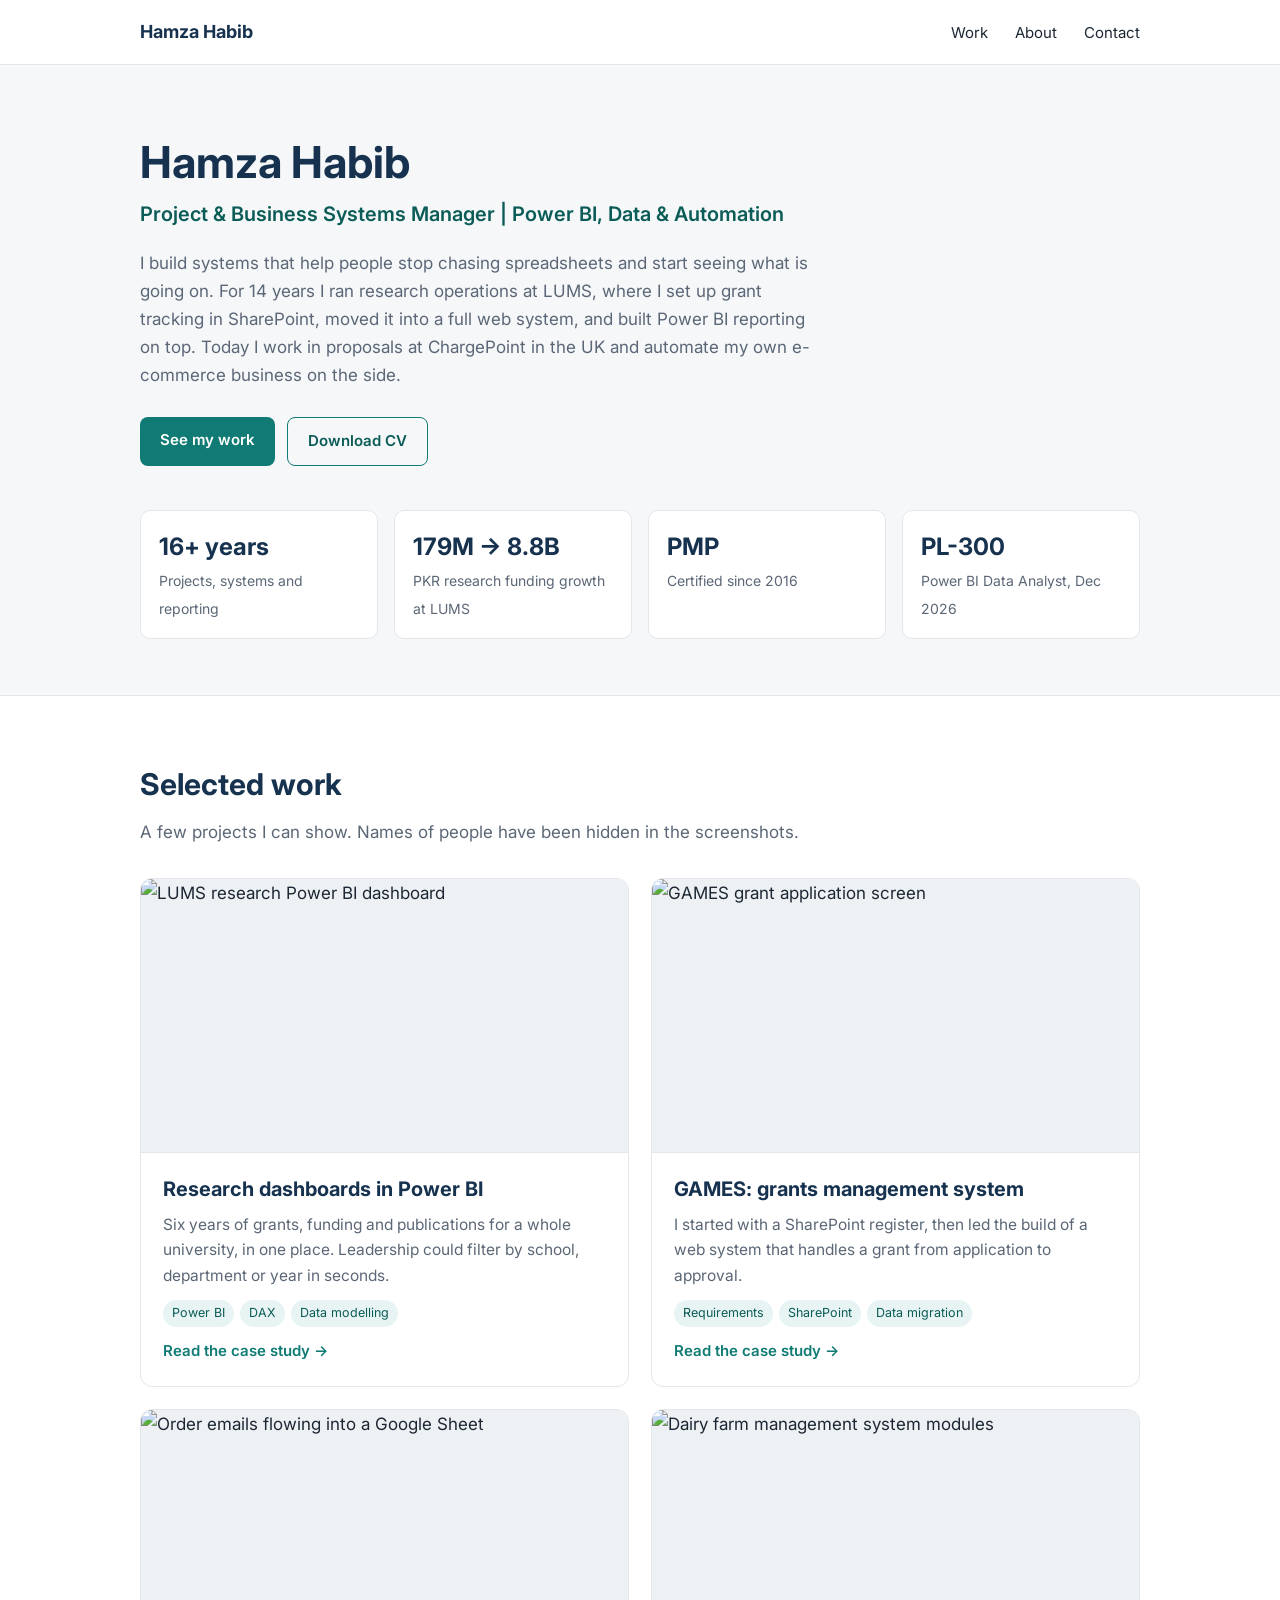
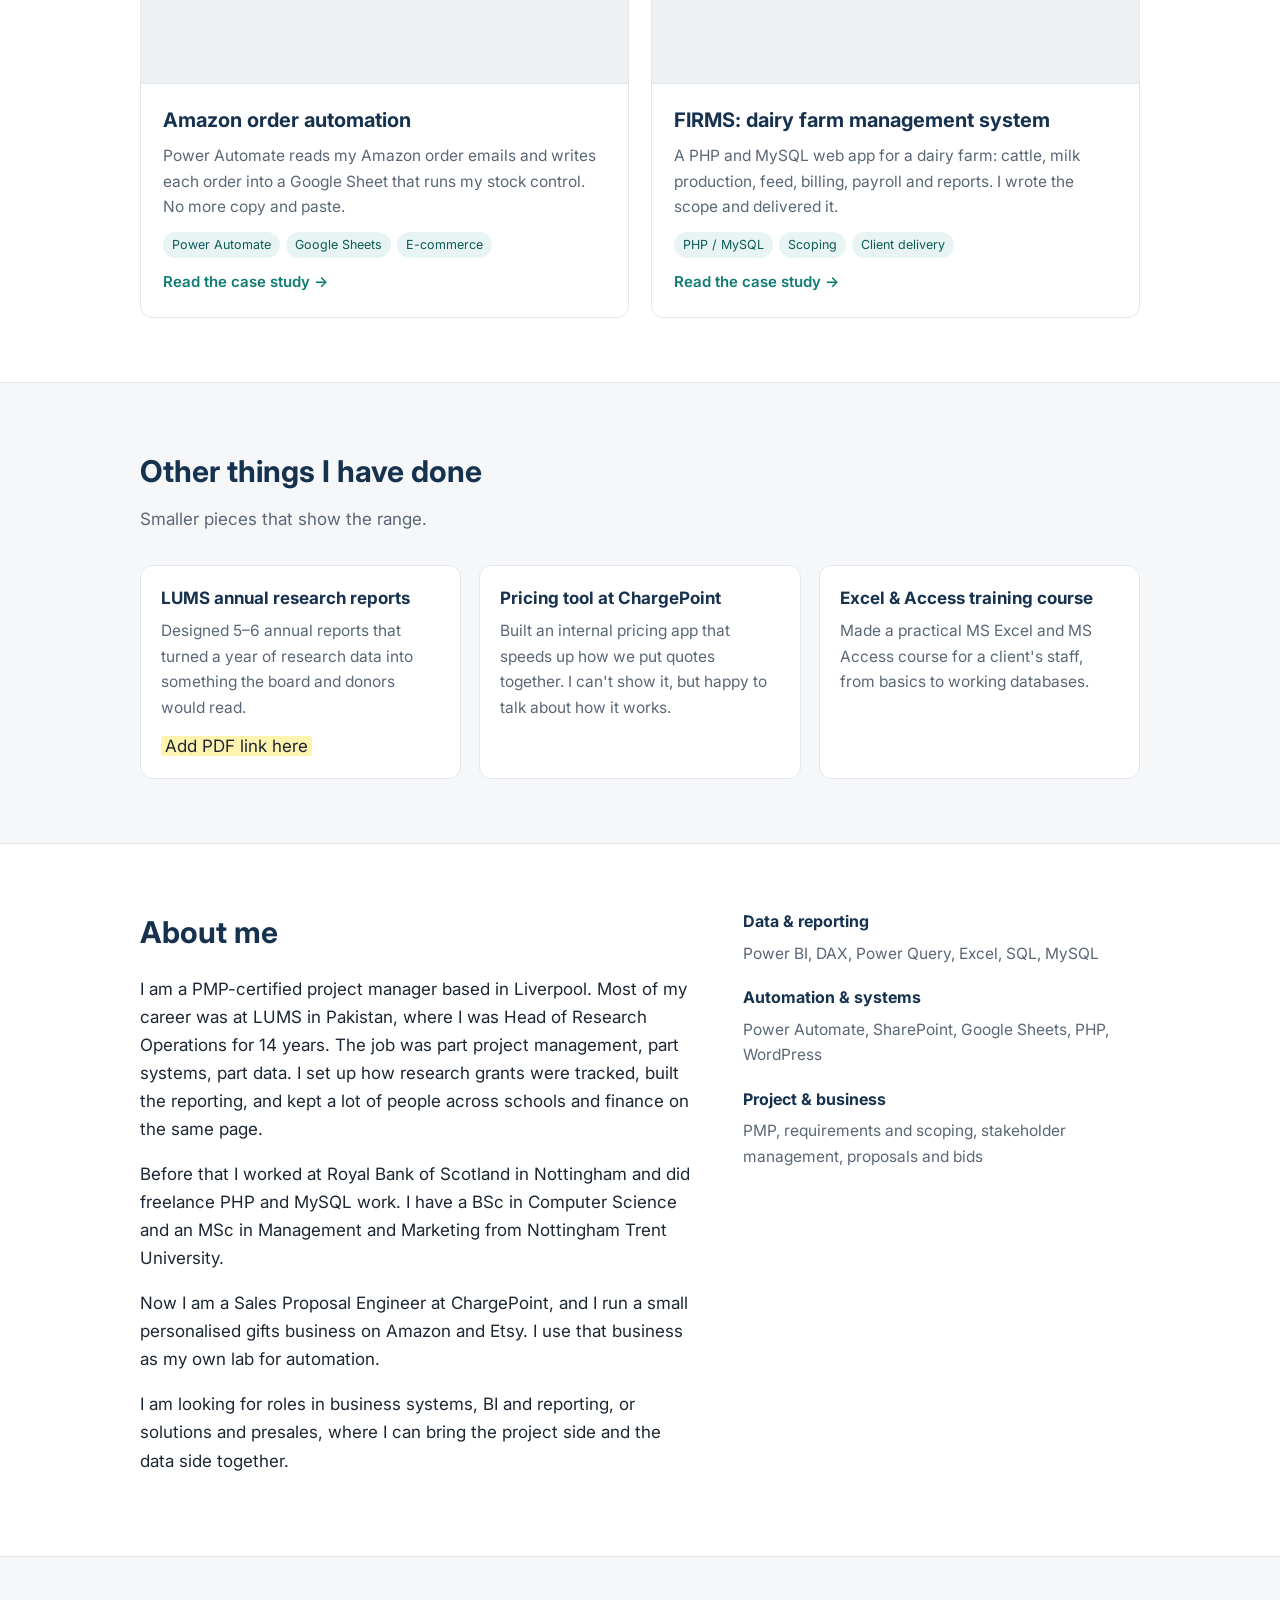
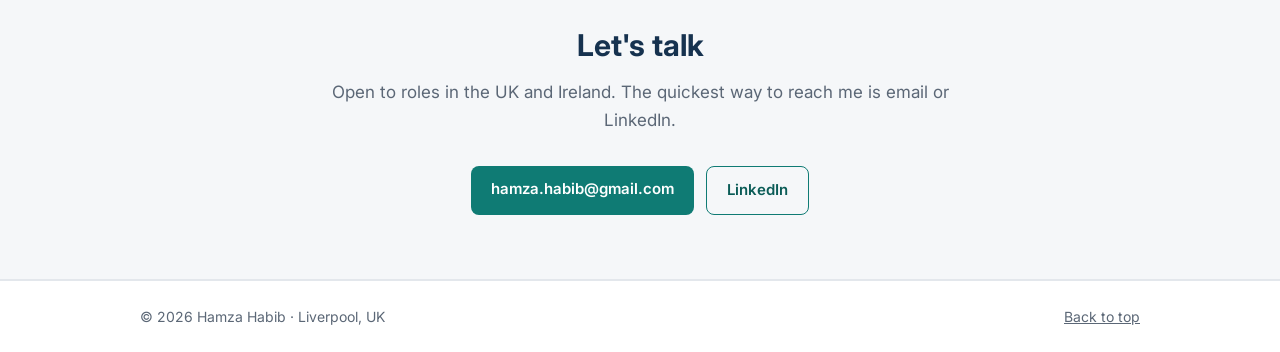
==== index.html @ 069a05da "Add files via upload" ====
<!doctype html>
<html lang="en">
<head>
<meta charset="utf-8">
<meta name="viewport" content="width=device-width, initial-scale=1">
<title>Hamza Habib | Project & Business Systems Manager</title>
<meta name="description" content="Hamza Habib, Liverpool. Project and business systems manager working with Power BI, data and automation. Case studies and past work.">
<link rel="preconnect" href="https://fonts.googleapis.com">
<link href="https://fonts.googleapis.com/css2?family=Inter:wght@400;600;700&display=swap" rel="stylesheet">
<link rel="stylesheet" href="style.css">
</head>
<body>

<header class="top">
  <div class="wrap">
    <a class="logo" href="index.html">Hamza Habib</a>
    <nav>
      <a href="#work">Work</a>
      <a href="#about" class="hide-sm">About</a>
      <a href="#contact">Contact</a>
    </nav>
  </div>
</header>

<div class="hero">
  <div class="wrap">
    <h1>Hamza Habib</h1>
    <p class="role">Project & Business Systems Manager | Power BI, Data & Automation</p>
    <p class="intro">I build systems that help people stop chasing spreadsheets and start seeing what is going on. For 14 years I ran research operations at LUMS, where I set up grant tracking in SharePoint, moved it into a full web system, and built Power BI reporting on top. Today I work in proposals at ChargePoint in the UK and automate my own e-commerce business on the side.</p>
    <div class="btns">
      <a class="btn" href="#work">See my work</a>
      <a class="btn ghost" href="Hamza_Habib_CV.pdf">Download CV</a>
    </div>

    <div class="stats">
      <div class="stat"><b>16+ years</b><span>Projects, systems and reporting</span></div>
      <div class="stat"><b>179M → 8.8B</b><span>PKR research funding growth at LUMS</span></div>
      <div class="stat"><b>PMP</b><span>Certified since 2016</span></div>
      <div class="stat"><b>PL-300</b><span>Power BI Data Analyst, Dec 2026</span></div>
    </div>
  </div>
</div>

<section id="work">
  <div class="wrap">
    <h2>Selected work</h2>
    <p class="lead">A few projects I can show. Names of people have been hidden in the screenshots.</p>

    <div class="cards">
      <a class="card" href="power-bi-dashboards.html">
        <div class="thumb"><img src="images/lums-research-dashboard.png" alt="LUMS research Power BI dashboard"></div>
        <div class="body">
          <h3>Research dashboards in Power BI</h3>
          <p>Six years of grants, funding and publications for a whole university, in one place. Leadership could filter by school, department or year in seconds.</p>
          <div class="tags"><span class="tag">Power BI</span><span class="tag">DAX</span><span class="tag">Data modelling</span></div>
          <span class="more">Read the case study →</span>
        </div>
      </a>

      <a class="card" href="games-grants-system.html">
        <div class="thumb"><img src="images/games-apply-for-grant.png" alt="GAMES grant application screen"></div>
        <div class="body">
          <h3>GAMES: grants management system</h3>
          <p>I started with a SharePoint register, then led the build of a web system that handles a grant from application to approval.</p>
          <div class="tags"><span class="tag">Requirements</span><span class="tag">SharePoint</span><span class="tag">Data migration</span></div>
          <span class="more">Read the case study →</span>
        </div>
      </a>

      <a class="card" href="amazon-order-automation.html">
        <div class="thumb"><img src="images/amazon-automation-placeholder.svg" alt="Order emails flowing into a Google Sheet"></div>
        <div class="body">
          <h3>Amazon order automation</h3>
          <p>Power Automate reads my Amazon order emails and writes each order into a Google Sheet that runs my stock control. No more copy and paste.</p>
          <div class="tags"><span class="tag">Power Automate</span><span class="tag">Google Sheets</span><span class="tag">E-commerce</span></div>
          <span class="more">Read the case study →</span>
        </div>
      </a>

      <a class="card" href="firms-dairy-farm-system.html">
        <div class="thumb"><img src="images/firms-placeholder.svg" alt="Dairy farm management system modules"></div>
        <div class="body">
          <h3>FIRMS: dairy farm management system</h3>
          <p>A PHP and MySQL web app for a dairy farm: cattle, milk production, feed, billing, payroll and reports. I wrote the scope and delivered it.</p>
          <div class="tags"><span class="tag">PHP / MySQL</span><span class="tag">Scoping</span><span class="tag">Client delivery</span></div>
          <span class="more">Read the case study →</span>
        </div>
      </a>
    </div>
  </div>
</section>

<section class="alt">
  <div class="wrap">
    <h2>Other things I have done</h2>
    <p class="lead">Smaller pieces that show the range.</p>
    <div class="small-cards">
      <div class="card"><div class="body">
        <h3>LUMS annual research reports</h3>
        <p>Designed 5–6 annual reports that turned a year of research data into something the board and donors would read.</p>
        <span class="todo">Add PDF link here</span>
      </div></div>
      <div class="card"><div class="body">
        <h3>Pricing tool at ChargePoint</h3>
        <p>Built an internal pricing app that speeds up how we put quotes together. I can't show it, but happy to talk about how it works.</p>
      </div></div>
      <div class="card"><div class="body">
        <h3>Excel & Access training course</h3>
        <p>Made a practical MS Excel and MS Access course for a client's staff, from basics to working databases.</p>
      </div></div>
    </div>
  </div>
</section>

<section id="about">
  <div class="wrap about-grid">
    <div>
      <h2>About me</h2>
      <p>I am a PMP-certified project manager based in Liverpool. Most of my career was at LUMS in Pakistan, where I was Head of Research Operations for 14 years. The job was part project management, part systems, part data. I set up how research grants were tracked, built the reporting, and kept a lot of people across schools and finance on the same page.</p>
      <p>Before that I worked at Royal Bank of Scotland in Nottingham and did freelance PHP and MySQL work. I have a BSc in Computer Science and an MSc in Management and Marketing from Nottingham Trent University.</p>
      <p>Now I am a Sales Proposal Engineer at ChargePoint, and I run a small personalised gifts business on Amazon and Etsy. I use that business as my own lab for automation.</p>
      <p>I am looking for roles in business systems, BI and reporting, or solutions and presales, where I can bring the project side and the data side together.</p>
    </div>
    <div class="skills">
      <h3>Data & reporting</h3>
      <p>Power BI, DAX, Power Query, Excel, SQL, MySQL</p>
      <h3>Automation & systems</h3>
      <p>Power Automate, SharePoint, Google Sheets, PHP, WordPress</p>
      <h3>Project & business</h3>
      <p>PMP, requirements and scoping, stakeholder management, proposals and bids</p>
    </div>
  </div>
</section>

<section id="contact" class="alt contact">
  <div class="wrap">
    <h2>Let's talk</h2>
    <p class="lead" style="margin-left:auto;margin-right:auto">Open to roles in the UK and Ireland. The quickest way to reach me is email or LinkedIn.</p>
    <div class="btns">
      <a class="btn" href="mailto:hamza.habib@gmail.com">hamza.habib@gmail.com</a>
      <a class="btn ghost" href="https://www.linkedin.com/in/YOUR-PROFILE">LinkedIn</a>
    </div>
  </div>
</section>

<footer>
  <div class="wrap">
    <span>© 2026 Hamza Habib · Liverpool, UK</span>
    <a href="#work">Back to top</a>
  </div>
</footer>

</body>
</html>
---- style.css ----
:root {
  --ink: #1d2733;
  --muted: #5b6776;
  --line: #e3e7ec;
  --bg: #ffffff;
  --soft: #f5f7f9;
  --accent: #0f7b74;
  --accent-dark: #0b5c57;
  --navy: #16324f;
  --todo: #fff3b0;
}

* { box-sizing: border-box; }

body {
  margin: 0;
  font-family: "Inter", system-ui, -apple-system, "Segoe UI", Roboto, sans-serif;
  color: var(--ink);
  background: var(--bg);
  line-height: 1.65;
  font-size: 17px;
}

img { max-width: 100%; display: block; }
a { color: var(--accent); }
a:hover { color: var(--accent-dark); }

.wrap { max-width: 1040px; margin: 0 auto; padding: 0 20px; }

/* Header */
header.top {
  border-bottom: 1px solid var(--line);
  background: #fff;
  position: sticky; top: 0; z-index: 10;
}
header.top .wrap {
  display: flex; align-items: center; justify-content: space-between;
  height: 64px; gap: 16px;
}
.logo { font-weight: 700; color: var(--navy); text-decoration: none; font-size: 18px; }
nav a {
  color: var(--ink); text-decoration: none; margin-left: 22px; font-size: 15px;
}
nav a:hover { color: var(--accent); }

/* Hero */
.hero { padding: 72px 0 56px; background: var(--soft); border-bottom: 1px solid var(--line); }
.hero h1 { font-size: 44px; line-height: 1.15; margin: 0 0 10px; color: var(--navy); }
.hero .role { font-size: 20px; color: var(--accent-dark); font-weight: 600; margin: 0 0 18px; }
.hero p.intro { max-width: 680px; color: var(--muted); margin: 0 0 28px; }
.btns { display: flex; gap: 12px; flex-wrap: wrap; }
.btn {
  display: inline-block; padding: 11px 20px; border-radius: 8px;
  background: var(--accent); color: #fff; text-decoration: none; font-weight: 600; font-size: 15px;
}
.btn:hover { background: var(--accent-dark); color: #fff; }
.btn.ghost { background: transparent; color: var(--accent-dark); border: 1.5px solid var(--accent); }
.btn.ghost:hover { background: #e8f4f3; }

.stats {
  display: grid; grid-template-columns: repeat(4, 1fr); gap: 16px; margin-top: 44px;
}
.stat { background: #fff; border: 1px solid var(--line); border-radius: 10px; padding: 16px 18px; }
.stat b { display: block; font-size: 24px; color: var(--navy); }
.stat span { font-size: 14px; color: var(--muted); }

/* Sections */
section { padding: 64px 0; }
section.alt { background: var(--soft); border-top: 1px solid var(--line); border-bottom: 1px solid var(--line); }
h2 { font-size: 30px; margin: 0 0 8px; color: var(--navy); }
.lead { color: var(--muted); margin: 0 0 32px; max-width: 680px; }

/* Cards */
.cards { display: grid; grid-template-columns: repeat(2, 1fr); gap: 22px; }
.card {
  border: 1px solid var(--line); border-radius: 12px; overflow: hidden; background: #fff;
  display: flex; flex-direction: column; text-decoration: none; color: var(--ink);
  transition: box-shadow .15s, transform .15s;
}
a.card:hover { box-shadow: 0 8px 24px rgba(22,50,79,.10); transform: translateY(-2px); color: var(--ink); }
.card .thumb { aspect-ratio: 16/9; background: #eef1f4; overflow: hidden; border-bottom: 1px solid var(--line); }
.card .thumb img { width: 100%; height: 100%; object-fit: cover; object-position: top left; }
.card .body { padding: 20px 22px 22px; }
.card h3 { margin: 0 0 6px; font-size: 20px; color: var(--navy); }
.card p { margin: 0 0 12px; color: var(--muted); font-size: 15.5px; }
.tags { display: flex; flex-wrap: wrap; gap: 6px; }
.tag { font-size: 12.5px; background: #e8f4f3; color: var(--accent-dark); padding: 3px 9px; border-radius: 20px; }
.more { font-weight: 600; font-size: 15px; color: var(--accent); margin-top: 12px; display: inline-block; }

.small-cards { display: grid; grid-template-columns: repeat(3, 1fr); gap: 18px; }
.small-cards .card .body { padding: 18px 20px; }
.small-cards h3 { font-size: 17px; }

/* About */
.about-grid { display: grid; grid-template-columns: 1.4fr 1fr; gap: 48px; }
.about-grid ul { padding-left: 18px; margin: 0; }
.about-grid li { margin-bottom: 6px; }
.skills h3 { font-size: 16px; margin: 0 0 6px; color: var(--navy); }
.skills p { margin: 0 0 18px; color: var(--muted); font-size: 15.5px; }

/* Case study pages */
.case-head { padding: 56px 0 36px; background: var(--soft); border-bottom: 1px solid var(--line); }
.case-head .back { font-size: 14px; text-decoration: none; }
.case-head h1 { font-size: 36px; margin: 10px 0 8px; color: var(--navy); line-height: 1.2; }
.case-head p { color: var(--muted); max-width: 700px; margin: 0 0 16px; }
.facts { display: flex; flex-wrap: wrap; gap: 10px 28px; font-size: 14.5px; color: var(--muted); margin-top: 18px; }
.facts b { color: var(--ink); }

.case { padding: 48px 0 72px; }
.case .text { max-width: 720px; }
.case h2 { font-size: 23px; margin: 40px 0 10px; }
.case h2:first-child { margin-top: 0; }
.case ul { padding-left: 20px; }
.case li { margin-bottom: 6px; }
figure { margin: 28px 0; }
figure img { border: 1px solid var(--line); border-radius: 10px; }
figcaption { font-size: 14px; color: var(--muted); margin-top: 8px; }

.numbers { display: grid; grid-template-columns: repeat(4, 1fr); gap: 14px; margin: 18px 0 8px; }
.numbers div { border: 1px solid var(--line); border-radius: 10px; padding: 14px 16px; }
.numbers b { display: block; font-size: 22px; color: var(--navy); }
.numbers span { font-size: 13.5px; color: var(--muted); }

.note { background: var(--soft); border-left: 3px solid var(--accent); padding: 12px 16px; font-size: 15px; color: var(--muted); border-radius: 0 8px 8px 0; }

/* Things Hamza still needs to fill in. Remove the class once done. */
.todo { background: var(--todo); padding: 0 4px; border-radius: 3px; }

/* Contact + footer */
.contact { text-align: center; }
.contact .btns { justify-content: center; }
footer { border-top: 1px solid var(--line); padding: 24px 0; font-size: 14px; color: var(--muted); }
footer .wrap { display: flex; justify-content: space-between; flex-wrap: wrap; gap: 8px; }
footer a { color: var(--muted); }

@media (max-width: 820px) {
  body { font-size: 16px; }
  .hero { padding: 48px 0 40px; }
  .hero h1 { font-size: 34px; }
  .stats, .numbers { grid-template-columns: repeat(2, 1fr); }
  .cards, .small-cards, .about-grid { grid-template-columns: 1fr; }
  .about-grid { gap: 24px; }
  nav a { margin-left: 14px; font-size: 14px; }
  nav a.hide-sm { display: none; }
  .case-head h1 { font-size: 28px; }
  section { padding: 48px 0; }
}
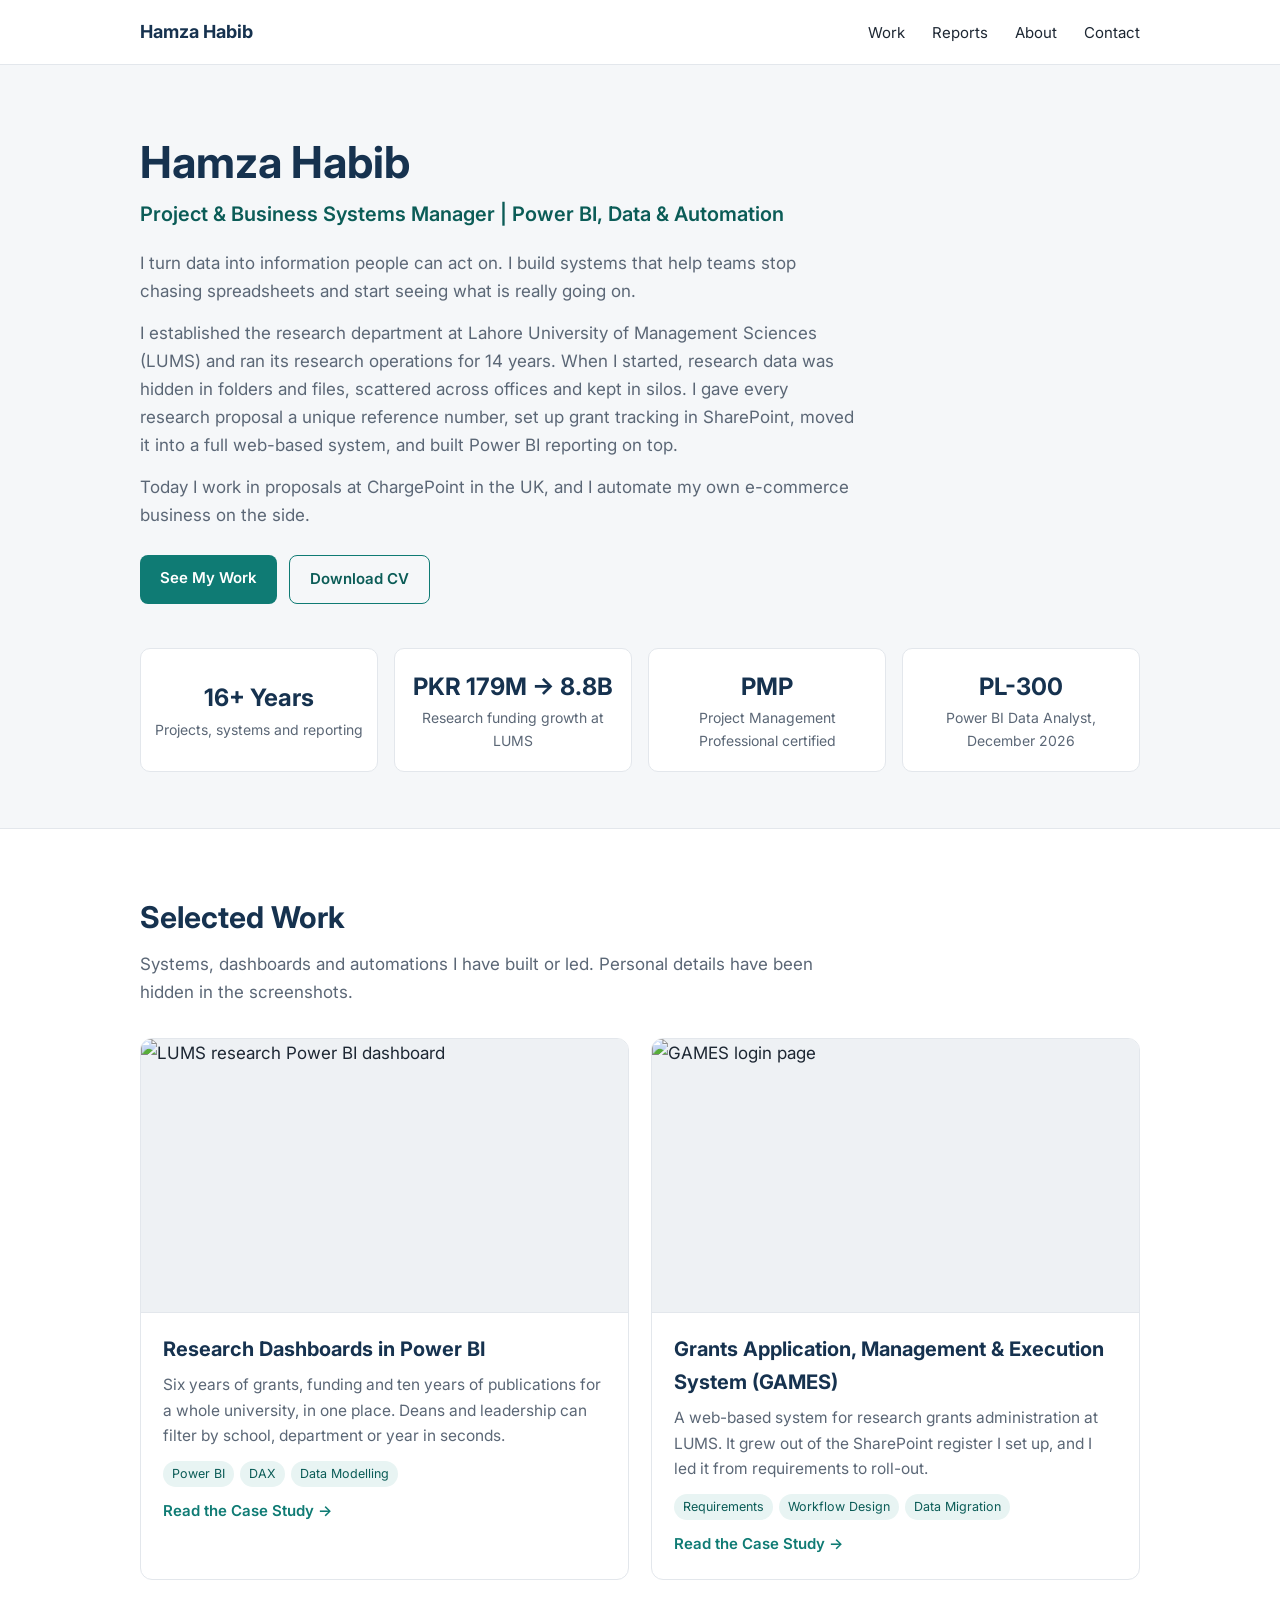
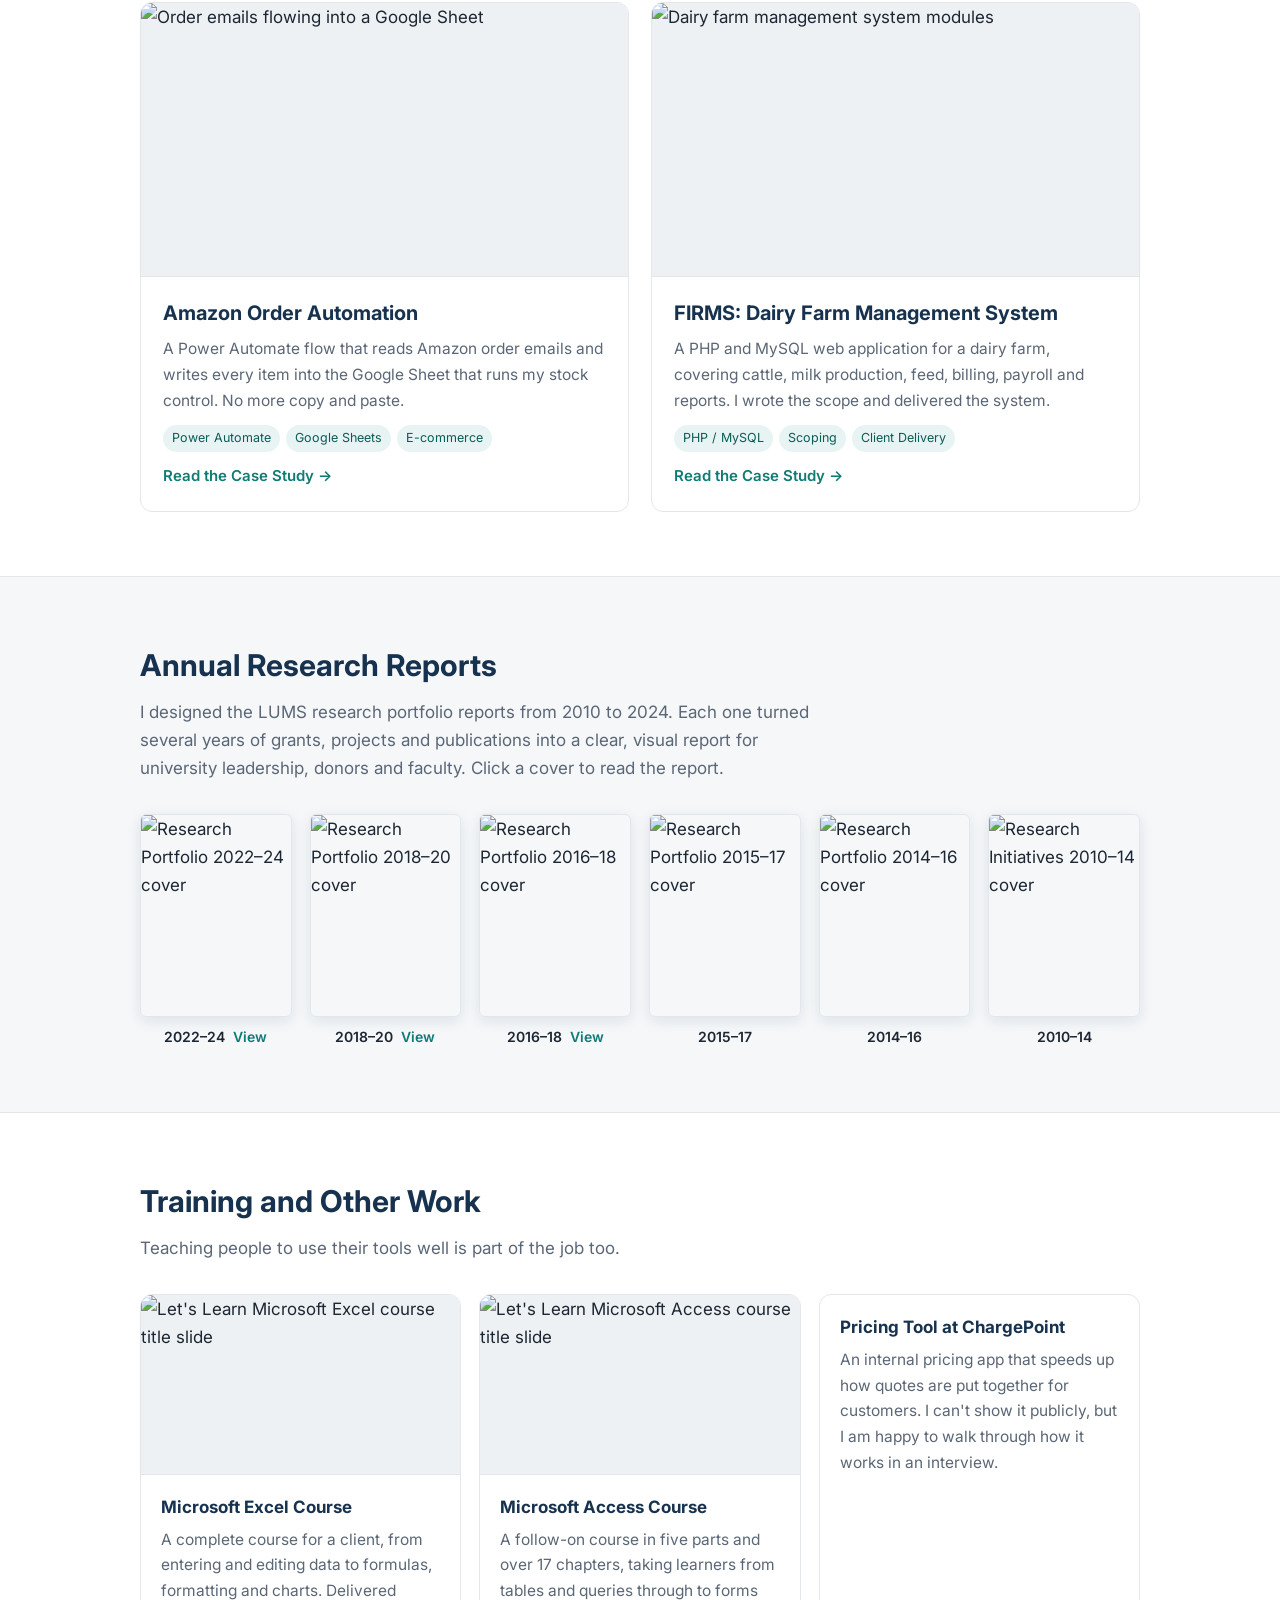
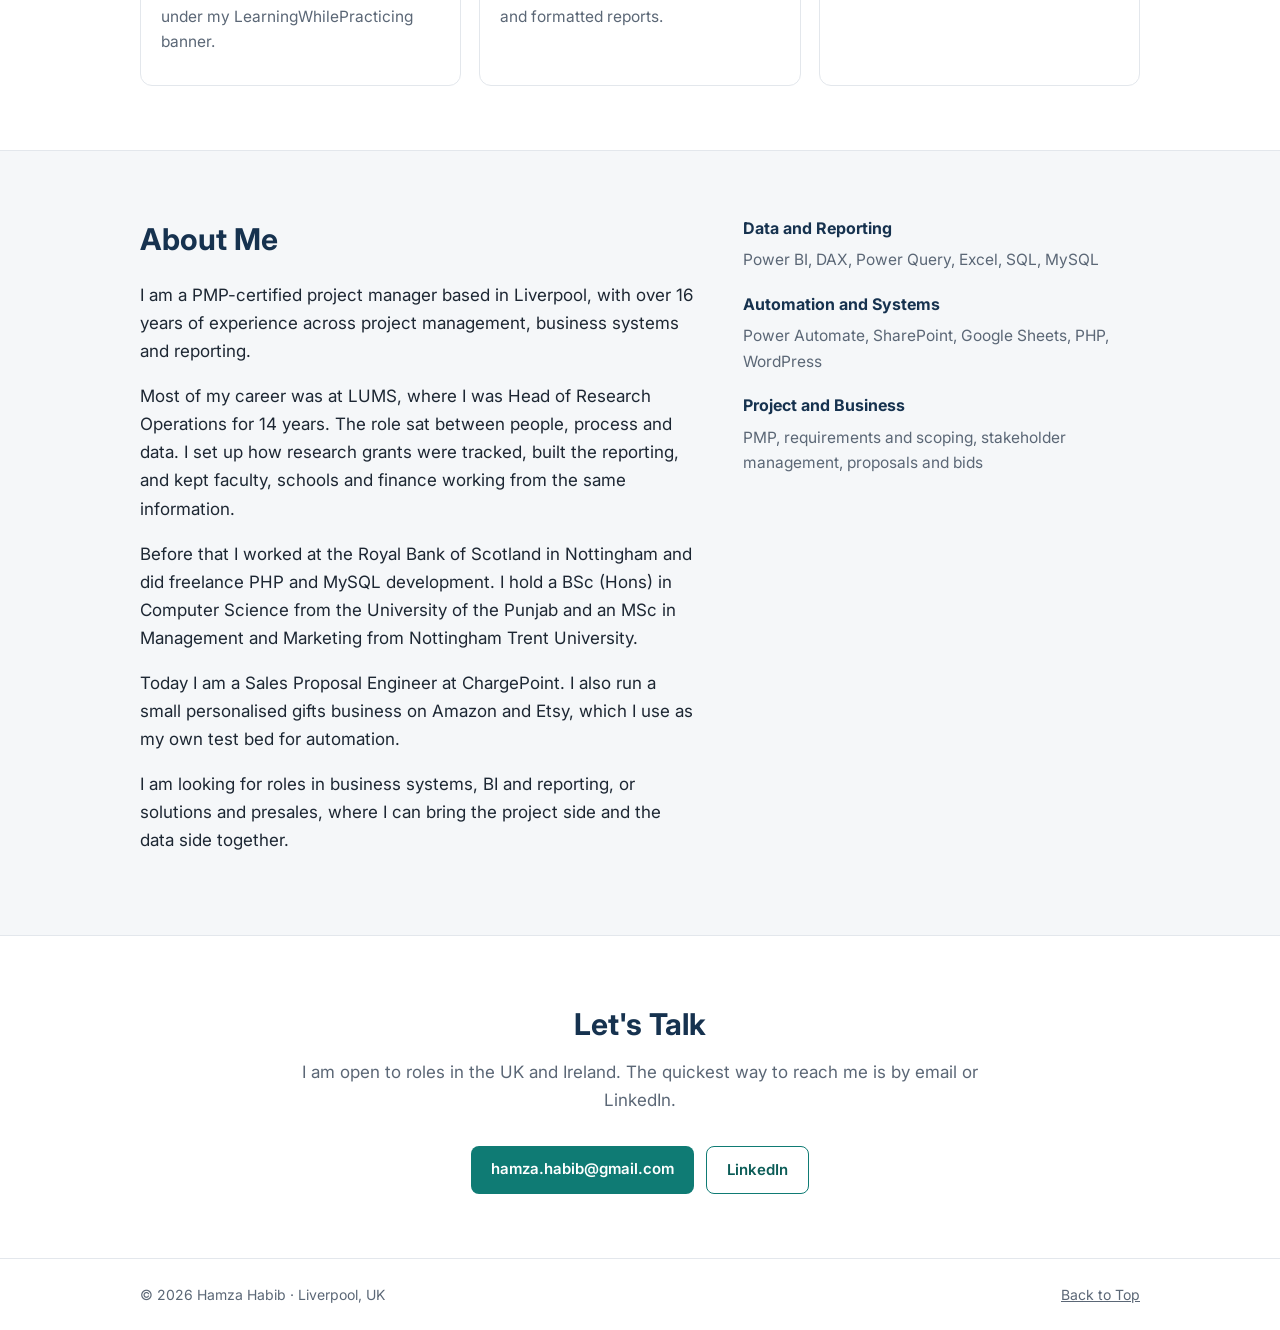
==== commit c3833e2b: "Add files via upload" ====
--- a/index.html
+++ b/index.html
@@ -16,6 +16,7 @@
     <a class="logo" href="index.html">Hamza Habib</a>
     <nav>
       <a href="#work">Work</a>
+      <a href="#reports" class="hide-sm">Reports</a>
       <a href="#about" class="hide-sm">About</a>
       <a href="#contact">Contact</a>
     </nav>
@@ -26,116 +27,141 @@
   <div class="wrap">
     <h1>Hamza Habib</h1>
     <p class="role">Project & Business Systems Manager | Power BI, Data & Automation</p>
-    <p class="intro">I build systems that help people stop chasing spreadsheets and start seeing what is going on. For 14 years I ran research operations at LUMS, where I set up grant tracking in SharePoint, moved it into a full web system, and built Power BI reporting on top. Today I work in proposals at ChargePoint in the UK and automate my own e-commerce business on the side.</p>
+    <p class="intro">I turn data into information people can act on. I build systems that help teams stop chasing spreadsheets and start seeing what is really going on.</p>
+    <p class="intro">I established the research department at Lahore University of Management Sciences (LUMS) and ran its research operations for 14 years. When I started, research data was hidden in folders and files, scattered across offices and kept in silos. I gave every research proposal a unique reference number, set up grant tracking in SharePoint, moved it into a full web-based system, and built Power BI reporting on top.</p>
+    <p class="intro">Today I work in proposals at ChargePoint in the UK, and I automate my own e-commerce business on the side.</p>
     <div class="btns">
-      <a class="btn" href="#work">See my work</a>
+      <a class="btn" href="#work">See My Work</a>
       <a class="btn ghost" href="Hamza_Habib_CV.pdf">Download CV</a>
     </div>
 
     <div class="stats">
-      <div class="stat"><b>16+ years</b><span>Projects, systems and reporting</span></div>
-      <div class="stat"><b>179M → 8.8B</b><span>PKR research funding growth at LUMS</span></div>
-      <div class="stat"><b>PMP</b><span>Certified since 2016</span></div>
-      <div class="stat"><b>PL-300</b><span>Power BI Data Analyst, Dec 2026</span></div>
+      <div class="stat"><b>16+ Years</b><span>Projects, systems and reporting</span></div>
+      <div class="stat"><b>PKR 179M → 8.8B</b><span>Research funding growth at LUMS</span></div>
+      <div class="stat"><b>PMP</b><span>Project Management Professional certified</span></div>
+      <div class="stat"><b>PL-300</b><span>Power BI Data Analyst, December 2026</span></div>
     </div>
   </div>
 </div>
 
 <section id="work">
   <div class="wrap">
-    <h2>Selected work</h2>
-    <p class="lead">A few projects I can show. Names of people have been hidden in the screenshots.</p>
+    <h2>Selected Work</h2>
+    <p class="lead">Systems, dashboards and automations I have built or led. Personal details have been hidden in the screenshots.</p>
 
     <div class="cards">
       <a class="card" href="power-bi-dashboards.html">
         <div class="thumb"><img src="images/lums-research-dashboard.png" alt="LUMS research Power BI dashboard"></div>
         <div class="body">
-          <h3>Research dashboards in Power BI</h3>
-          <p>Six years of grants, funding and publications for a whole university, in one place. Leadership could filter by school, department or year in seconds.</p>
-          <div class="tags"><span class="tag">Power BI</span><span class="tag">DAX</span><span class="tag">Data modelling</span></div>
-          <span class="more">Read the case study →</span>
+          <h3>Research Dashboards in Power BI</h3>
+          <p>Six years of grants, funding and ten years of publications for a whole university, in one place. Deans and leadership can filter by school, department or year in seconds.</p>
+          <div class="tags"><span class="tag">Power BI</span><span class="tag">DAX</span><span class="tag">Data Modelling</span></div>
+          <span class="more">Read the Case Study →</span>
         </div>
       </a>
 
       <a class="card" href="games-grants-system.html">
-        <div class="thumb"><img src="images/games-apply-for-grant.png" alt="GAMES grant application screen"></div>
+        <div class="thumb"><img src="images/games-login.png" alt="GAMES login page"></div>
         <div class="body">
-          <h3>GAMES: grants management system</h3>
-          <p>I started with a SharePoint register, then led the build of a web system that handles a grant from application to approval.</p>
-          <div class="tags"><span class="tag">Requirements</span><span class="tag">SharePoint</span><span class="tag">Data migration</span></div>
-          <span class="more">Read the case study →</span>
+          <h3>Grants Application, Management & Execution System (GAMES)</h3>
+          <p>A web-based system for research grants administration at LUMS. It grew out of the SharePoint register I set up, and I led it from requirements to roll-out.</p>
+          <div class="tags"><span class="tag">Requirements</span><span class="tag">Workflow Design</span><span class="tag">Data Migration</span></div>
+          <span class="more">Read the Case Study →</span>
         </div>
       </a>
 
       <a class="card" href="amazon-order-automation.html">
         <div class="thumb"><img src="images/amazon-automation-placeholder.svg" alt="Order emails flowing into a Google Sheet"></div>
         <div class="body">
-          <h3>Amazon order automation</h3>
-          <p>Power Automate reads my Amazon order emails and writes each order into a Google Sheet that runs my stock control. No more copy and paste.</p>
+          <h3>Amazon Order Automation</h3>
+          <p>A Power Automate flow that reads Amazon order emails and writes every item into the Google Sheet that runs my stock control. No more copy and paste.</p>
           <div class="tags"><span class="tag">Power Automate</span><span class="tag">Google Sheets</span><span class="tag">E-commerce</span></div>
-          <span class="more">Read the case study →</span>
+          <span class="more">Read the Case Study →</span>
         </div>
       </a>
 
       <a class="card" href="firms-dairy-farm-system.html">
         <div class="thumb"><img src="images/firms-placeholder.svg" alt="Dairy farm management system modules"></div>
         <div class="body">
-          <h3>FIRMS: dairy farm management system</h3>
-          <p>A PHP and MySQL web app for a dairy farm: cattle, milk production, feed, billing, payroll and reports. I wrote the scope and delivered it.</p>
-          <div class="tags"><span class="tag">PHP / MySQL</span><span class="tag">Scoping</span><span class="tag">Client delivery</span></div>
-          <span class="more">Read the case study →</span>
+          <h3>FIRMS: Dairy Farm Management System</h3>
+          <p>A PHP and MySQL web application for a dairy farm, covering cattle, milk production, feed, billing, payroll and reports. I wrote the scope and delivered the system.</p>
+          <div class="tags"><span class="tag">PHP / MySQL</span><span class="tag">Scoping</span><span class="tag">Client Delivery</span></div>
+          <span class="more">Read the Case Study →</span>
         </div>
       </a>
     </div>
   </div>
 </section>
 
-<section class="alt">
+<section id="reports" class="alt">
   <div class="wrap">
-    <h2>Other things I have done</h2>
-    <p class="lead">Smaller pieces that show the range.</p>
-    <div class="small-cards">
-      <div class="card"><div class="body">
-        <h3>LUMS annual research reports</h3>
-        <p>Designed 5–6 annual reports that turned a year of research data into something the board and donors would read.</p>
-        <span class="todo">Add PDF link here</span>
-      </div></div>
-      <div class="card"><div class="body">
-        <h3>Pricing tool at ChargePoint</h3>
-        <p>Built an internal pricing app that speeds up how we put quotes together. I can't show it, but happy to talk about how it works.</p>
-      </div></div>
-      <div class="card"><div class="body">
-        <h3>Excel & Access training course</h3>
-        <p>Made a practical MS Excel and MS Access course for a client's staff, from basics to working databases.</p>
-      </div></div>
+    <h2>Annual Research Reports</h2>
+    <p class="lead">I designed the LUMS research portfolio reports from 2010 to 2024. Each one turned several years of grants, projects and publications into a clear, visual report for university leadership, donors and faculty. Click a cover to read the report.</p>
+    <div class="covers">
+      <a class="cover" href="https://www.flipsnack.com/lumsflipbook/or-annual-report-2022-2024" target="_blank" rel="noopener"><img src="images/report-2022-24.jpg" alt="Research Portfolio 2022–24 cover"><span>2022–24 <em>View</em></span></a>
+      <a class="cover" href="https://or.lums.edu.pk/sites/default/files/2022-07/research_portfolio_2018-2020.pdf" target="_blank" rel="noopener"><img src="images/report-2018-20.jpg" alt="Research Portfolio 2018–20 cover"><span>2018–20 <em>View</em></span></a>
+      <a class="cover" href="https://or.lums.edu.pk/sites/default/files/2022-07/research_portfolio_2016-18.pdf" target="_blank" rel="noopener"><img src="images/report-2016-18.jpg" alt="Research Portfolio 2016–18 cover"><span>2016–18 <em>View</em></span></a>
+      <div class="cover"><img src="images/report-2015-17.jpg" alt="Research Portfolio 2015–17 cover"><span>2015–17</span></div>
+      <div class="cover"><img src="images/report-2014-16.jpg" alt="Research Portfolio 2014–16 cover"><span>2014–16</span></div>
+      <div class="cover"><img src="images/report-2010-14.jpg" alt="Research Initiatives 2010–14 cover"><span>2010–14</span></div>
     </div>
   </div>
 </section>
 
-<section id="about">
+<section>
+  <div class="wrap">
+    <h2>Training and Other Work</h2>
+    <p class="lead">Teaching people to use their tools well is part of the job too.</p>
+    <div class="small-cards">
+      <div class="card">
+        <div class="thumb"><img src="images/course-excel.jpg" alt="Let's Learn Microsoft Excel course title slide"></div>
+        <div class="body">
+          <h3>Microsoft Excel Course</h3>
+          <p>A complete course for a client, from entering and editing data to formulas, formatting and charts. Delivered under my LearningWhilePracticing banner.</p>
+        </div>
+      </div>
+      <div class="card">
+        <div class="thumb"><img src="images/course-access.jpg" alt="Let's Learn Microsoft Access course title slide"></div>
+        <div class="body">
+          <h3>Microsoft Access Course</h3>
+          <p>A follow-on course in five parts and over 17 chapters, taking learners from tables and queries through to forms and formatted reports.</p>
+        </div>
+      </div>
+      <div class="card">
+        <div class="body">
+          <h3>Pricing Tool at ChargePoint</h3>
+          <p>An internal pricing app that speeds up how quotes are put together for customers. I can't show it publicly, but I am happy to walk through how it works in an interview.</p>
+        </div>
+      </div>
+    </div>
+  </div>
+</section>
+
+<section id="about" class="alt">
   <div class="wrap about-grid">
     <div>
-      <h2>About me</h2>
-      <p>I am a PMP-certified project manager based in Liverpool. Most of my career was at LUMS in Pakistan, where I was Head of Research Operations for 14 years. The job was part project management, part systems, part data. I set up how research grants were tracked, built the reporting, and kept a lot of people across schools and finance on the same page.</p>
-      <p>Before that I worked at Royal Bank of Scotland in Nottingham and did freelance PHP and MySQL work. I have a BSc in Computer Science and an MSc in Management and Marketing from Nottingham Trent University.</p>
-      <p>Now I am a Sales Proposal Engineer at ChargePoint, and I run a small personalised gifts business on Amazon and Etsy. I use that business as my own lab for automation.</p>
+      <h2>About Me</h2>
+      <p>I am a PMP-certified project manager based in Liverpool, with over 16 years of experience across project management, business systems and reporting.</p>
+      <p>Most of my career was at LUMS, where I was Head of Research Operations for 14 years. The role sat between people, process and data. I set up how research grants were tracked, built the reporting, and kept faculty, schools and finance working from the same information.</p>
+      <p>Before that I worked at the Royal Bank of Scotland in Nottingham and did freelance PHP and MySQL development. I hold a BSc (Hons) in Computer Science from the University of the Punjab and an MSc in Management and Marketing from Nottingham Trent University.</p>
+      <p>Today I am a Sales Proposal Engineer at ChargePoint. I also run a small personalised gifts business on Amazon and Etsy, which I use as my own test bed for automation.</p>
       <p>I am looking for roles in business systems, BI and reporting, or solutions and presales, where I can bring the project side and the data side together.</p>
     </div>
     <div class="skills">
-      <h3>Data & reporting</h3>
+      <h3>Data and Reporting</h3>
       <p>Power BI, DAX, Power Query, Excel, SQL, MySQL</p>
-      <h3>Automation & systems</h3>
+      <h3>Automation and Systems</h3>
       <p>Power Automate, SharePoint, Google Sheets, PHP, WordPress</p>
-      <h3>Project & business</h3>
+      <h3>Project and Business</h3>
       <p>PMP, requirements and scoping, stakeholder management, proposals and bids</p>
     </div>
   </div>
 </section>
 
-<section id="contact" class="alt contact">
+<section id="contact" class="contact">
   <div class="wrap">
-    <h2>Let's talk</h2>
-    <p class="lead" style="margin-left:auto;margin-right:auto">Open to roles in the UK and Ireland. The quickest way to reach me is email or LinkedIn.</p>
+    <h2>Let's Talk</h2>
+    <p class="lead" style="margin-left:auto;margin-right:auto">I am open to roles in the UK and Ireland. The quickest way to reach me is by email or LinkedIn.</p>
     <div class="btns">
       <a class="btn" href="mailto:hamza.habib@gmail.com">hamza.habib@gmail.com</a>
       <a class="btn ghost" href="https://www.linkedin.com/in/YOUR-PROFILE">LinkedIn</a>
@@ -146,7 +172,7 @@
 <footer>
   <div class="wrap">
     <span>© 2026 Hamza Habib · Liverpool, UK</span>
-    <a href="#work">Back to top</a>
+    <a href="#work">Back to Top</a>
   </div>
 </footer>
 
--- a/style.css
+++ b/style.css
@@ -47,7 +47,8 @@
 .hero { padding: 72px 0 56px; background: var(--soft); border-bottom: 1px solid var(--line); }
 .hero h1 { font-size: 44px; line-height: 1.15; margin: 0 0 10px; color: var(--navy); }
 .hero .role { font-size: 20px; color: var(--accent-dark); font-weight: 600; margin: 0 0 18px; }
-.hero p.intro { max-width: 680px; color: var(--muted); margin: 0 0 28px; }
+.hero p.intro { max-width: 720px; color: var(--muted); margin: 0 0 14px; }
+.hero .btns { margin-top: 26px; }
 .btns { display: flex; gap: 12px; flex-wrap: wrap; }
 .btn {
   display: inline-block; padding: 11px 20px; border-radius: 8px;
@@ -60,7 +61,7 @@
 .stats {
   display: grid; grid-template-columns: repeat(4, 1fr); gap: 16px; margin-top: 44px;
 }
-.stat { background: #fff; border: 1px solid var(--line); border-radius: 10px; padding: 16px 18px; }
+.stat { background: #fff; border: 1px solid var(--line); border-radius: 10px; padding: 18px 14px; text-align: center; display: flex; flex-direction: column; justify-content: center; }
 .stat b { display: block; font-size: 24px; color: var(--navy); }
 .stat span { font-size: 14px; color: var(--muted); }
 
@@ -91,6 +92,16 @@
 .small-cards .card .body { padding: 18px 20px; }
 .small-cards h3 { font-size: 17px; }
 
+/* Report covers */
+.covers { display: grid; grid-template-columns: repeat(6, 1fr); gap: 18px; }
+.cover { display: block; text-decoration: none; color: var(--ink); }
+.cover img { width: 100%; aspect-ratio: 3/4; object-fit: cover; border-radius: 6px; border: 1px solid var(--line); box-shadow: 0 4px 14px rgba(22,50,79,.10); transition: transform .15s; }
+a.cover:hover img { transform: translateY(-3px); }
+.cover span { display: block; text-align: center; font-size: 14px; font-weight: 600; margin-top: 8px; }
+.cover em { font-style: normal; color: var(--accent); font-weight: 600; margin-left: 4px; }
+.small-cards .card .thumb { aspect-ratio: 16/9; }
+.small-cards .card .thumb img { object-position: center; }
+
 /* About */
 .about-grid { display: grid; grid-template-columns: 1.4fr 1fr; gap: 48px; }
 .about-grid ul { padding-left: 18px; margin: 0; }
@@ -117,7 +128,7 @@
 figcaption { font-size: 14px; color: var(--muted); margin-top: 8px; }
 
 .numbers { display: grid; grid-template-columns: repeat(4, 1fr); gap: 14px; margin: 18px 0 8px; }
-.numbers div { border: 1px solid var(--line); border-radius: 10px; padding: 14px 16px; }
+.numbers div { border: 1px solid var(--line); border-radius: 10px; padding: 14px 12px; text-align: center; }
 .numbers b { display: block; font-size: 22px; color: var(--navy); }
 .numbers span { font-size: 13.5px; color: var(--muted); }
 
@@ -139,9 +150,15 @@
   .hero h1 { font-size: 34px; }
   .stats, .numbers { grid-template-columns: repeat(2, 1fr); }
   .cards, .small-cards, .about-grid { grid-template-columns: 1fr; }
+  .covers { grid-template-columns: repeat(3, 1fr); gap: 14px; }
+  .stat b { font-size: 20px; }
   .about-grid { gap: 24px; }
   nav a { margin-left: 14px; font-size: 14px; }
   nav a.hide-sm { display: none; }
   .case-head h1 { font-size: 28px; }
   section { padding: 48px 0; }
 }
+
+.figrow { display: grid; grid-template-columns: 1fr 1fr; gap: 20px; align-items: start; }
+.flow-wrap { display: grid; grid-template-columns: 280px 1fr; gap: 32px; align-items: start; margin: 28px 0; }
+@media (max-width: 820px) { .figrow, .flow-wrap { grid-template-columns: 1fr; } .flow-wrap img { max-width: 280px; } }
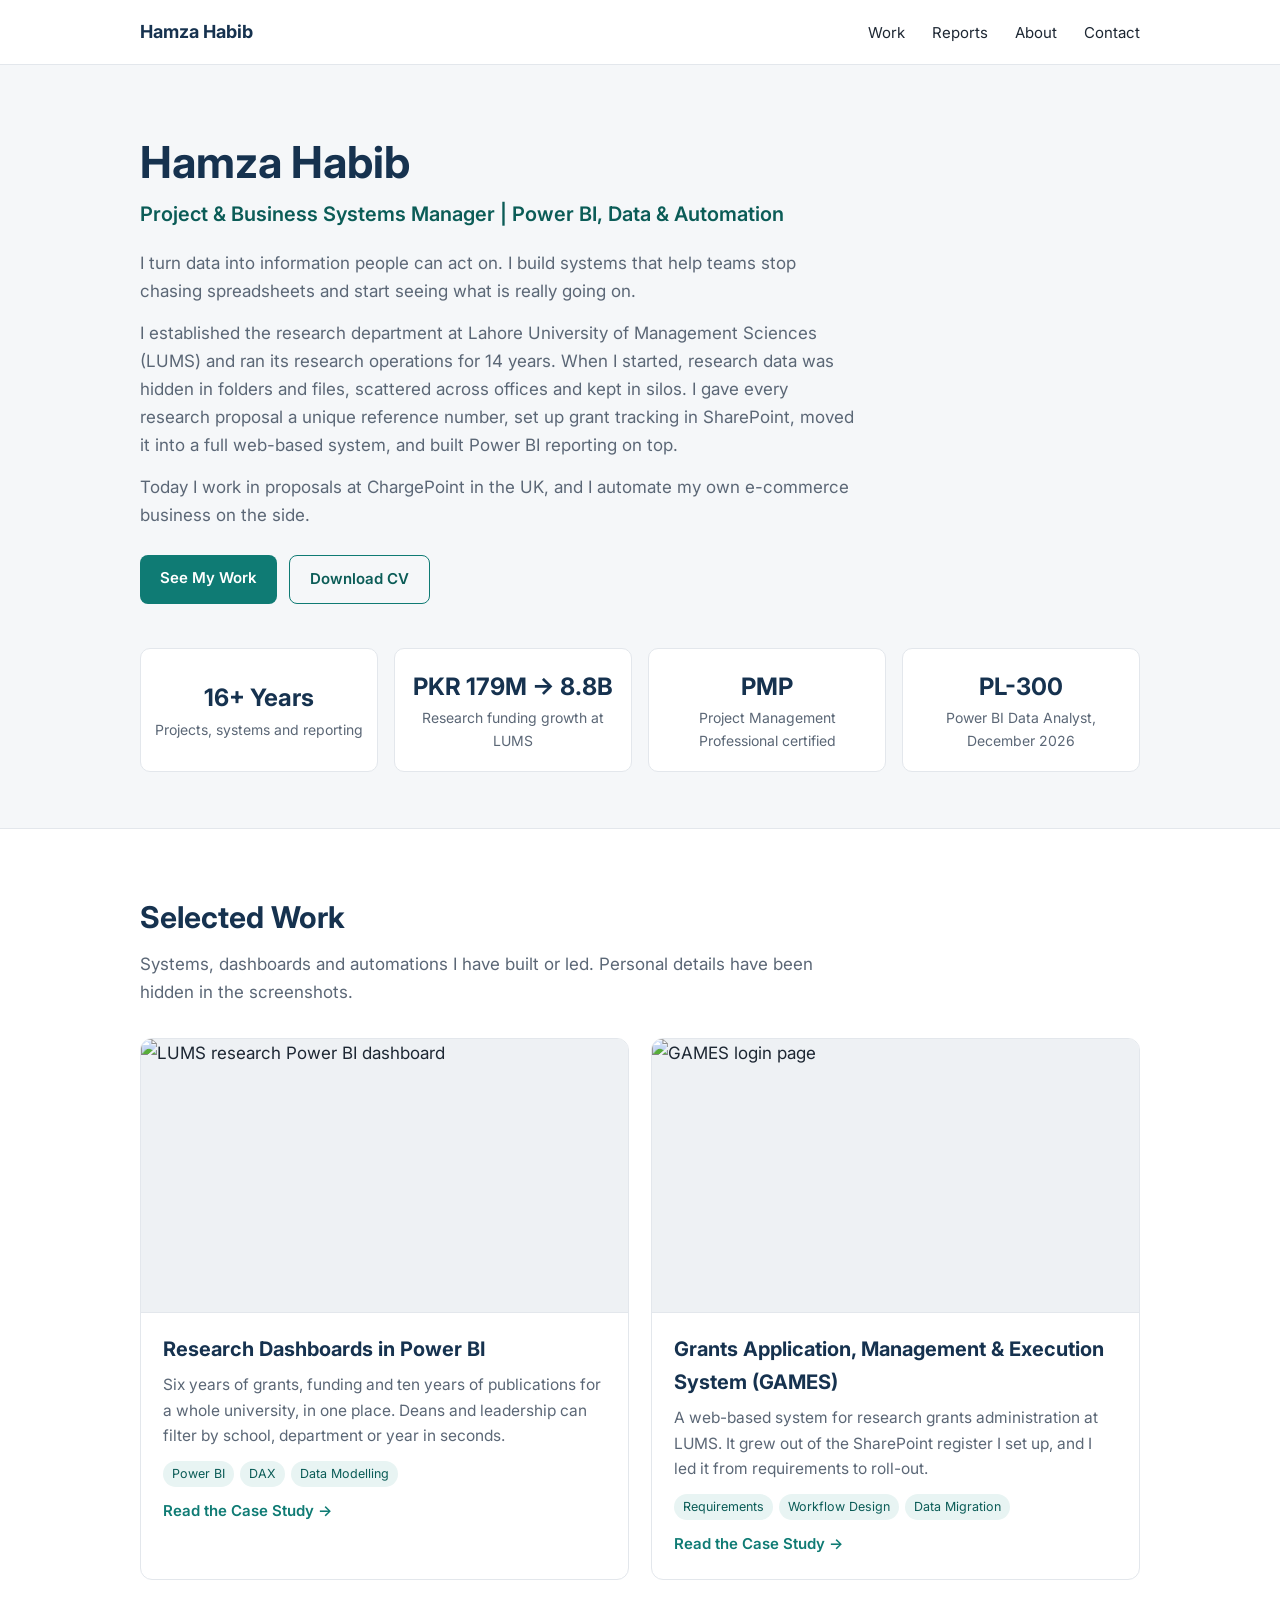
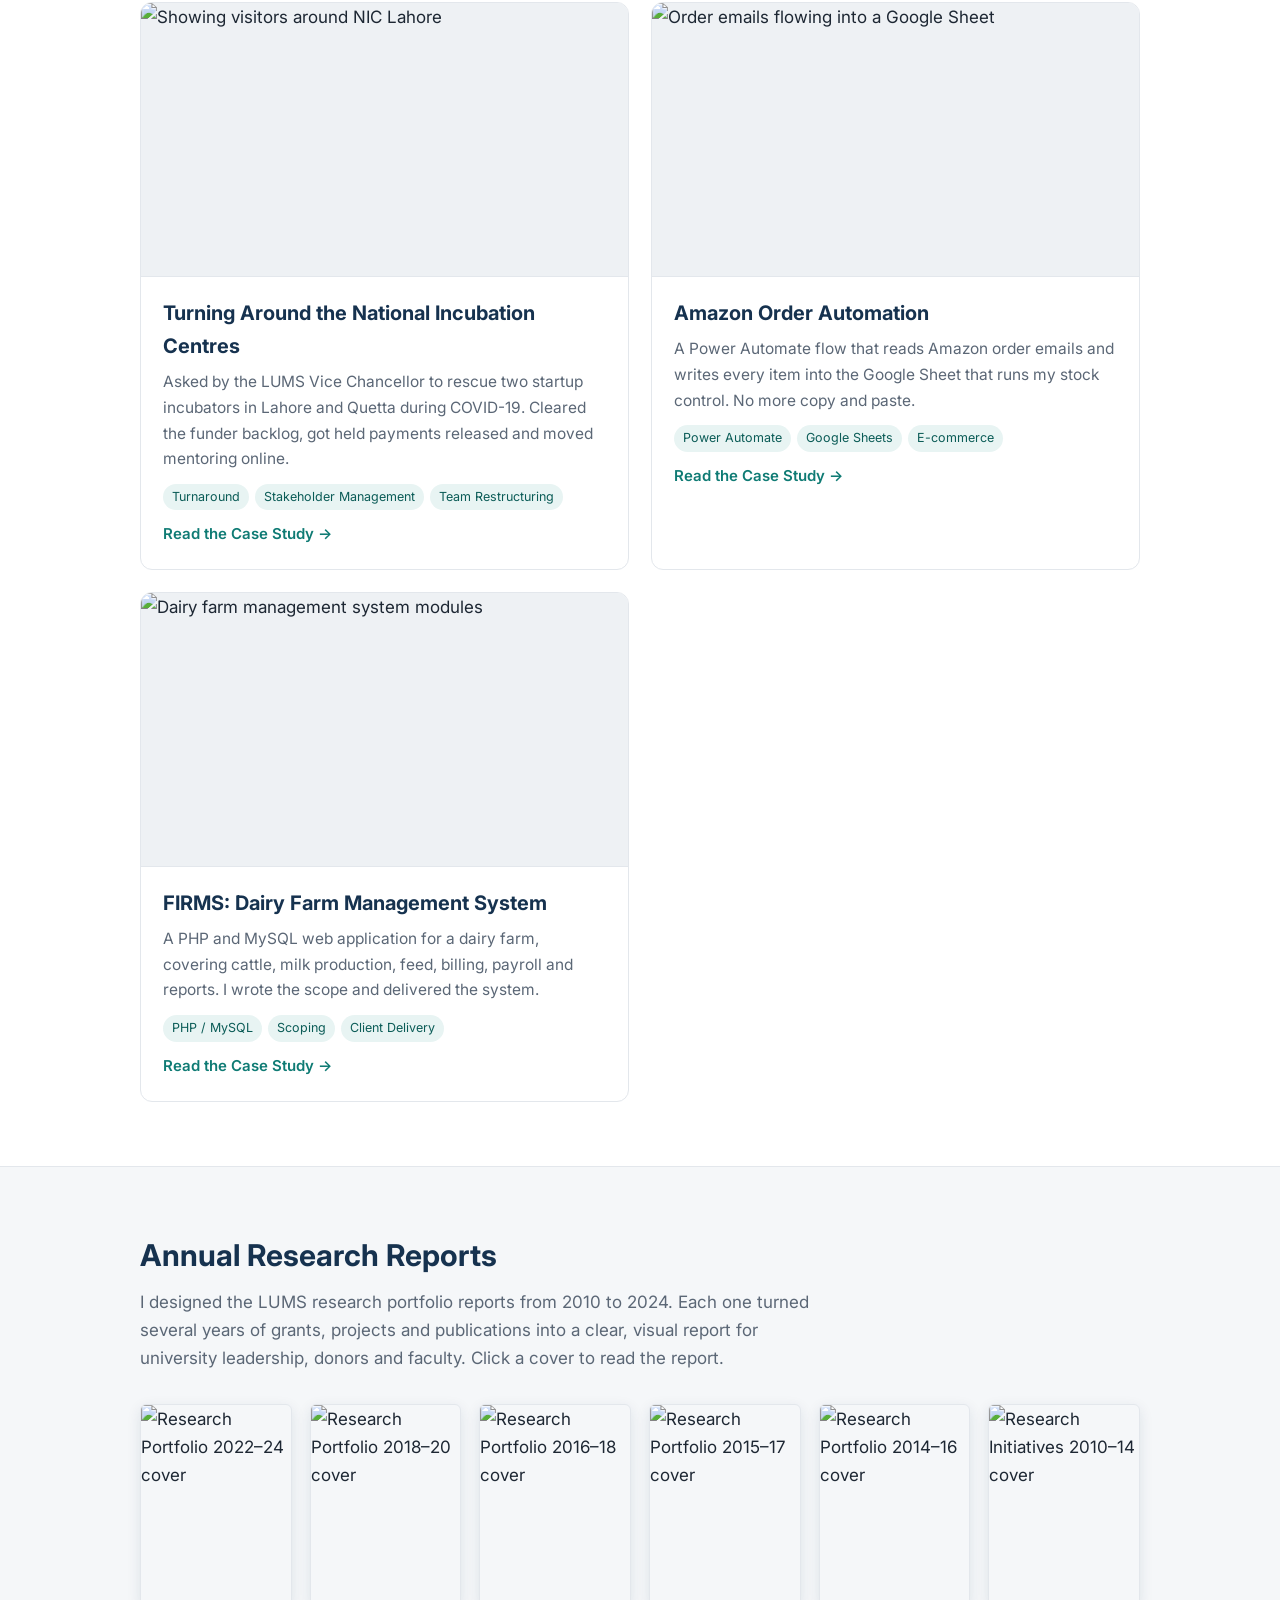
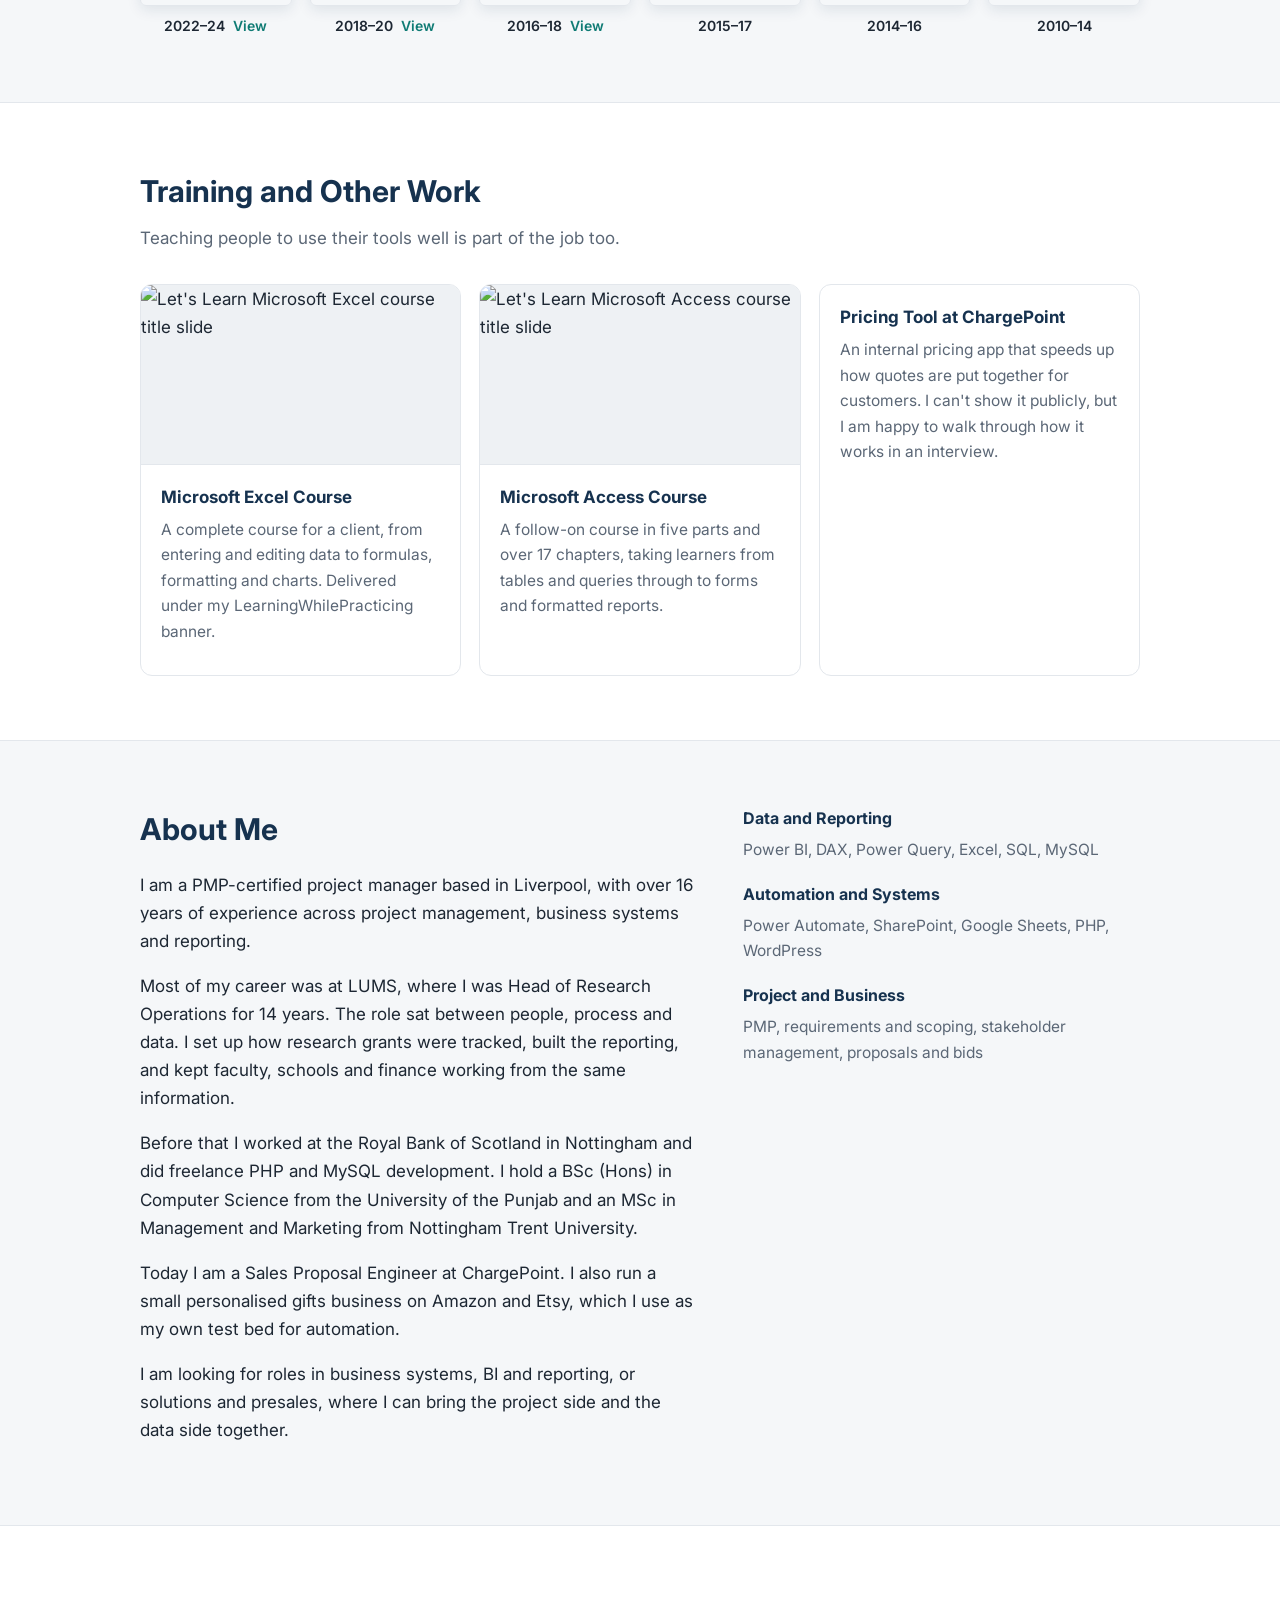
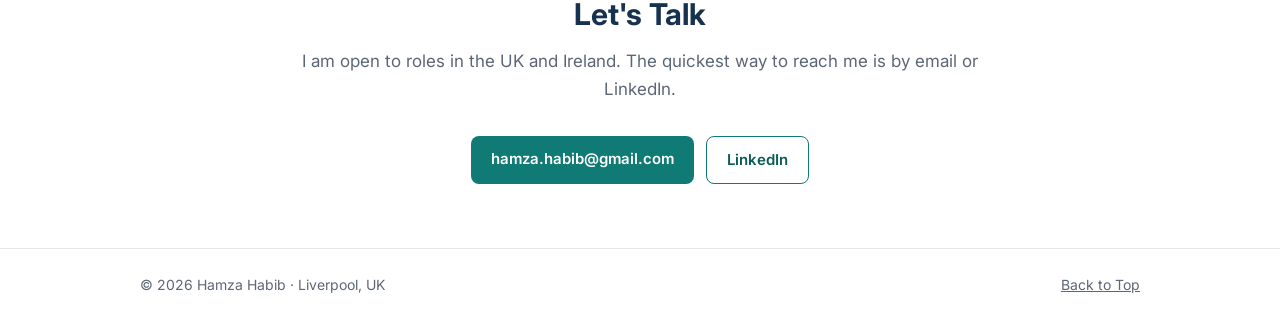
==== commit f7149507: "Add files via upload" ====
--- a/index.html
+++ b/index.html
@@ -66,6 +66,16 @@
           <h3>Grants Application, Management & Execution System (GAMES)</h3>
           <p>A web-based system for research grants administration at LUMS. It grew out of the SharePoint register I set up, and I led it from requirements to roll-out.</p>
           <div class="tags"><span class="tag">Requirements</span><span class="tag">Workflow Design</span><span class="tag">Data Migration</span></div>
+          <span class="more">Read the Case Study →</span>
+        </div>
+      </a>
+
+      <a class="card" href="nic-turnaround.html">
+        <div class="thumb"><img src="images/nic-card.jpg" alt="Showing visitors around NIC Lahore"></div>
+        <div class="body">
+          <h3>Turning Around the National Incubation Centres</h3>
+          <p>Asked by the LUMS Vice Chancellor to rescue two startup incubators in Lahore and Quetta during COVID-19. Cleared the funder backlog, got held payments released and moved mentoring online.</p>
+          <div class="tags"><span class="tag">Turnaround</span><span class="tag">Stakeholder Management</span><span class="tag">Team Restructuring</span></div>
           <span class="more">Read the Case Study →</span>
         </div>
       </a>
--- a/style.css
+++ b/style.css
@@ -162,3 +162,5 @@
 .figrow { display: grid; grid-template-columns: 1fr 1fr; gap: 20px; align-items: start; }
 .flow-wrap { display: grid; grid-template-columns: 280px 1fr; gap: 32px; align-items: start; margin: 28px 0; }
 @media (max-width: 820px) { .figrow, .flow-wrap { grid-template-columns: 1fr; } .flow-wrap img { max-width: 280px; } }
+
+.case h3 { font-size: 18px; margin: 26px 0 6px; color: var(--navy); }
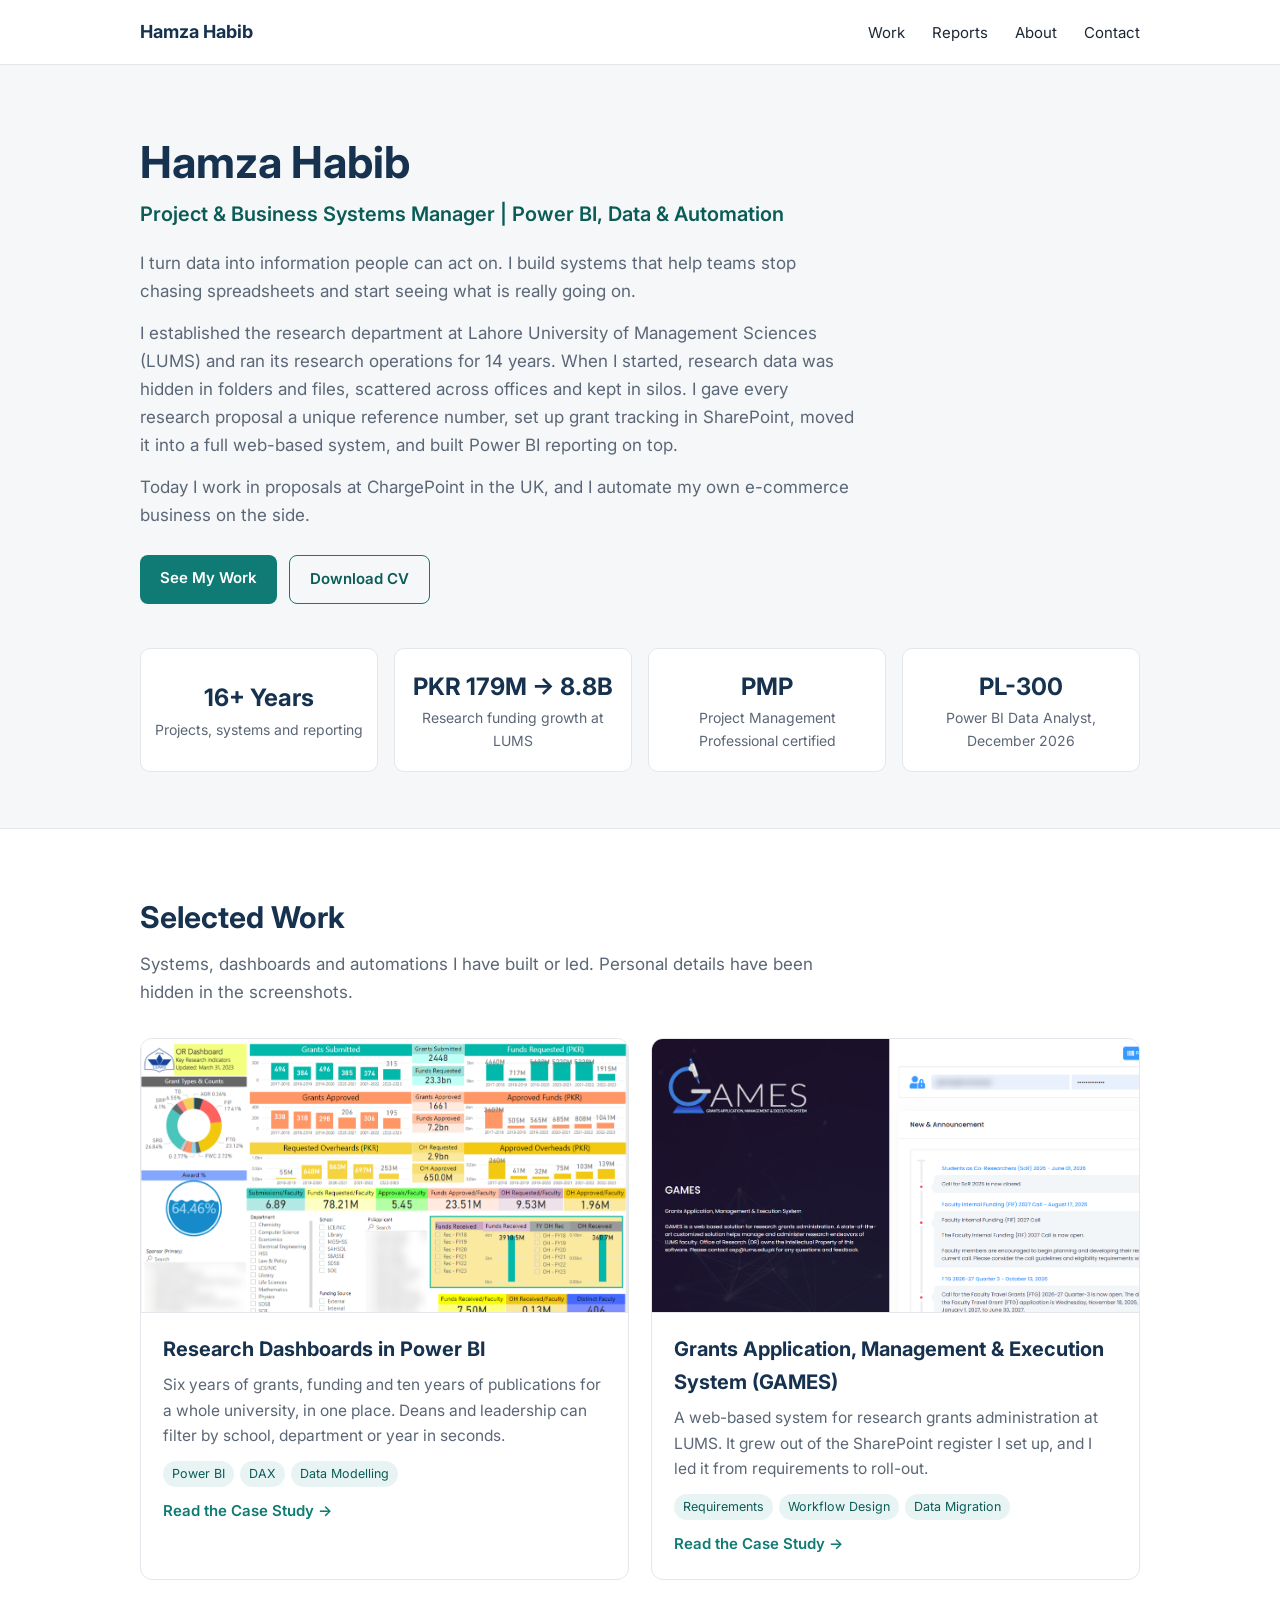
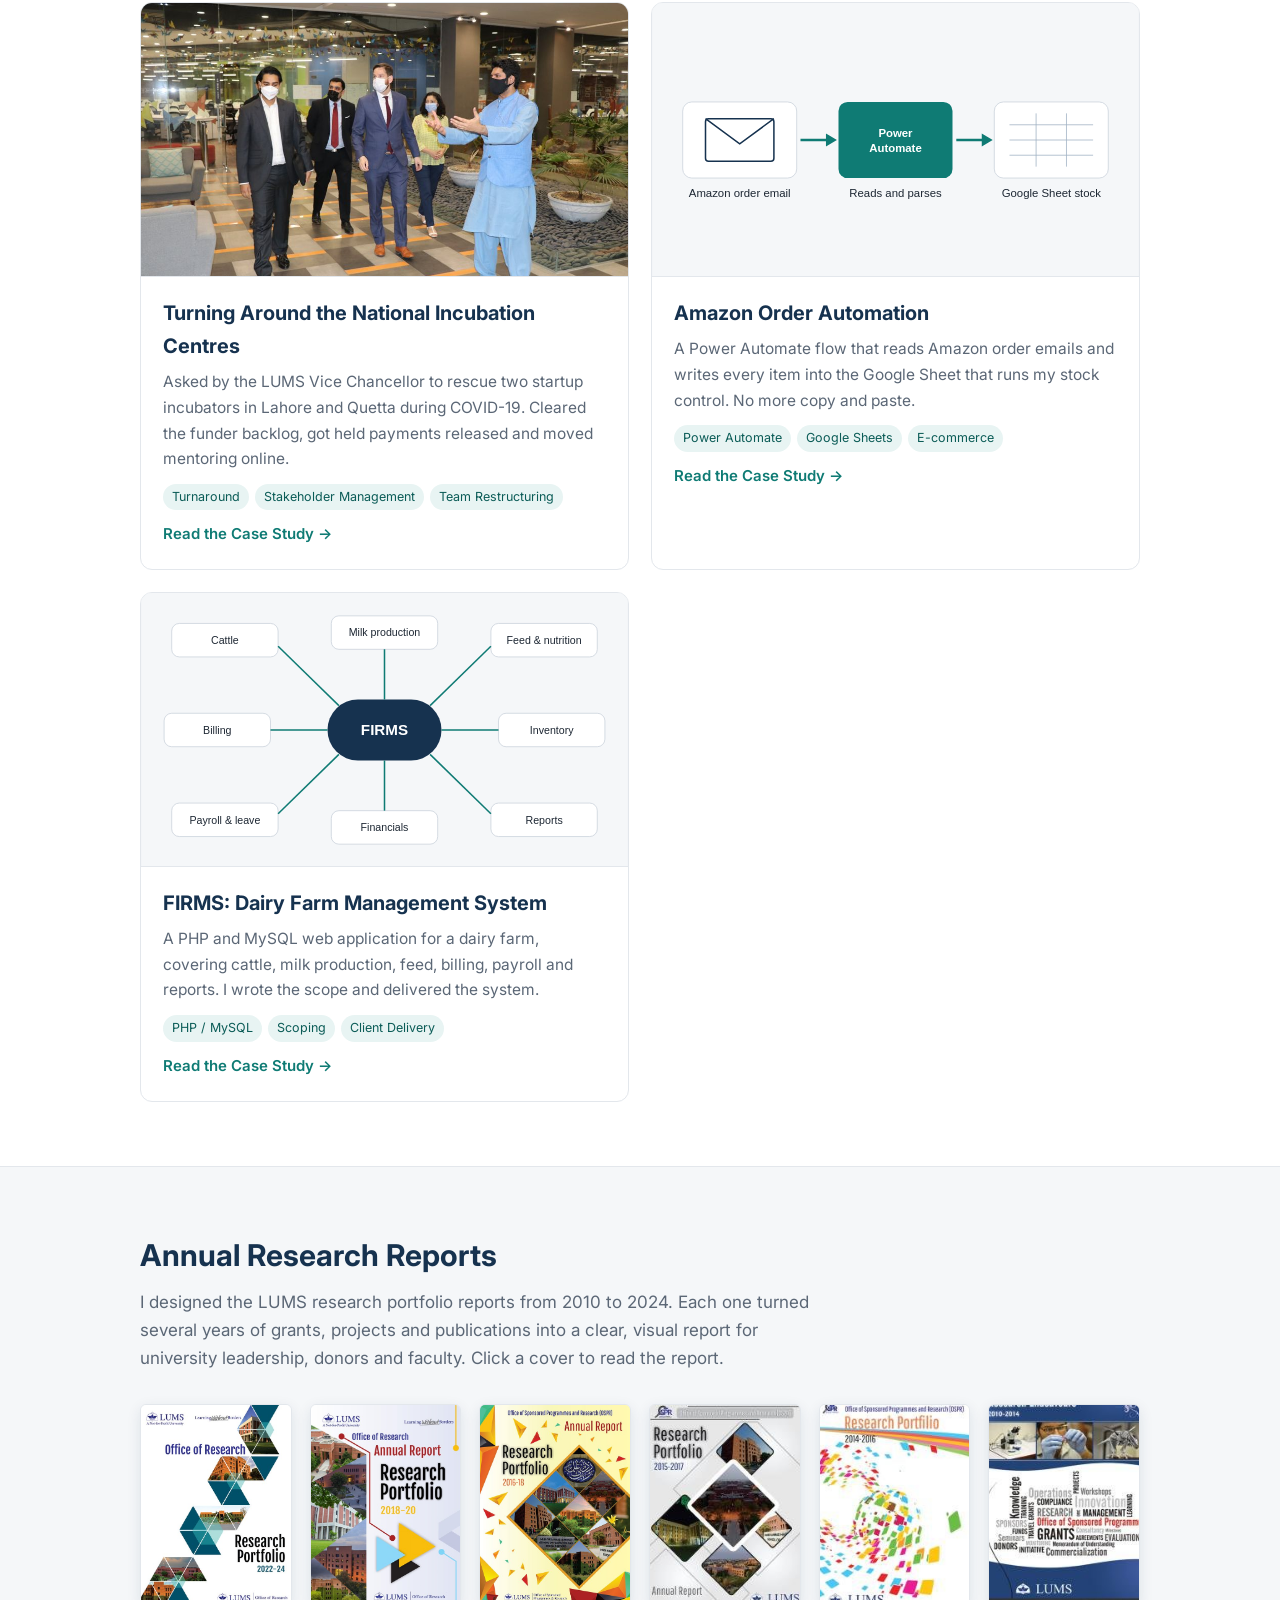
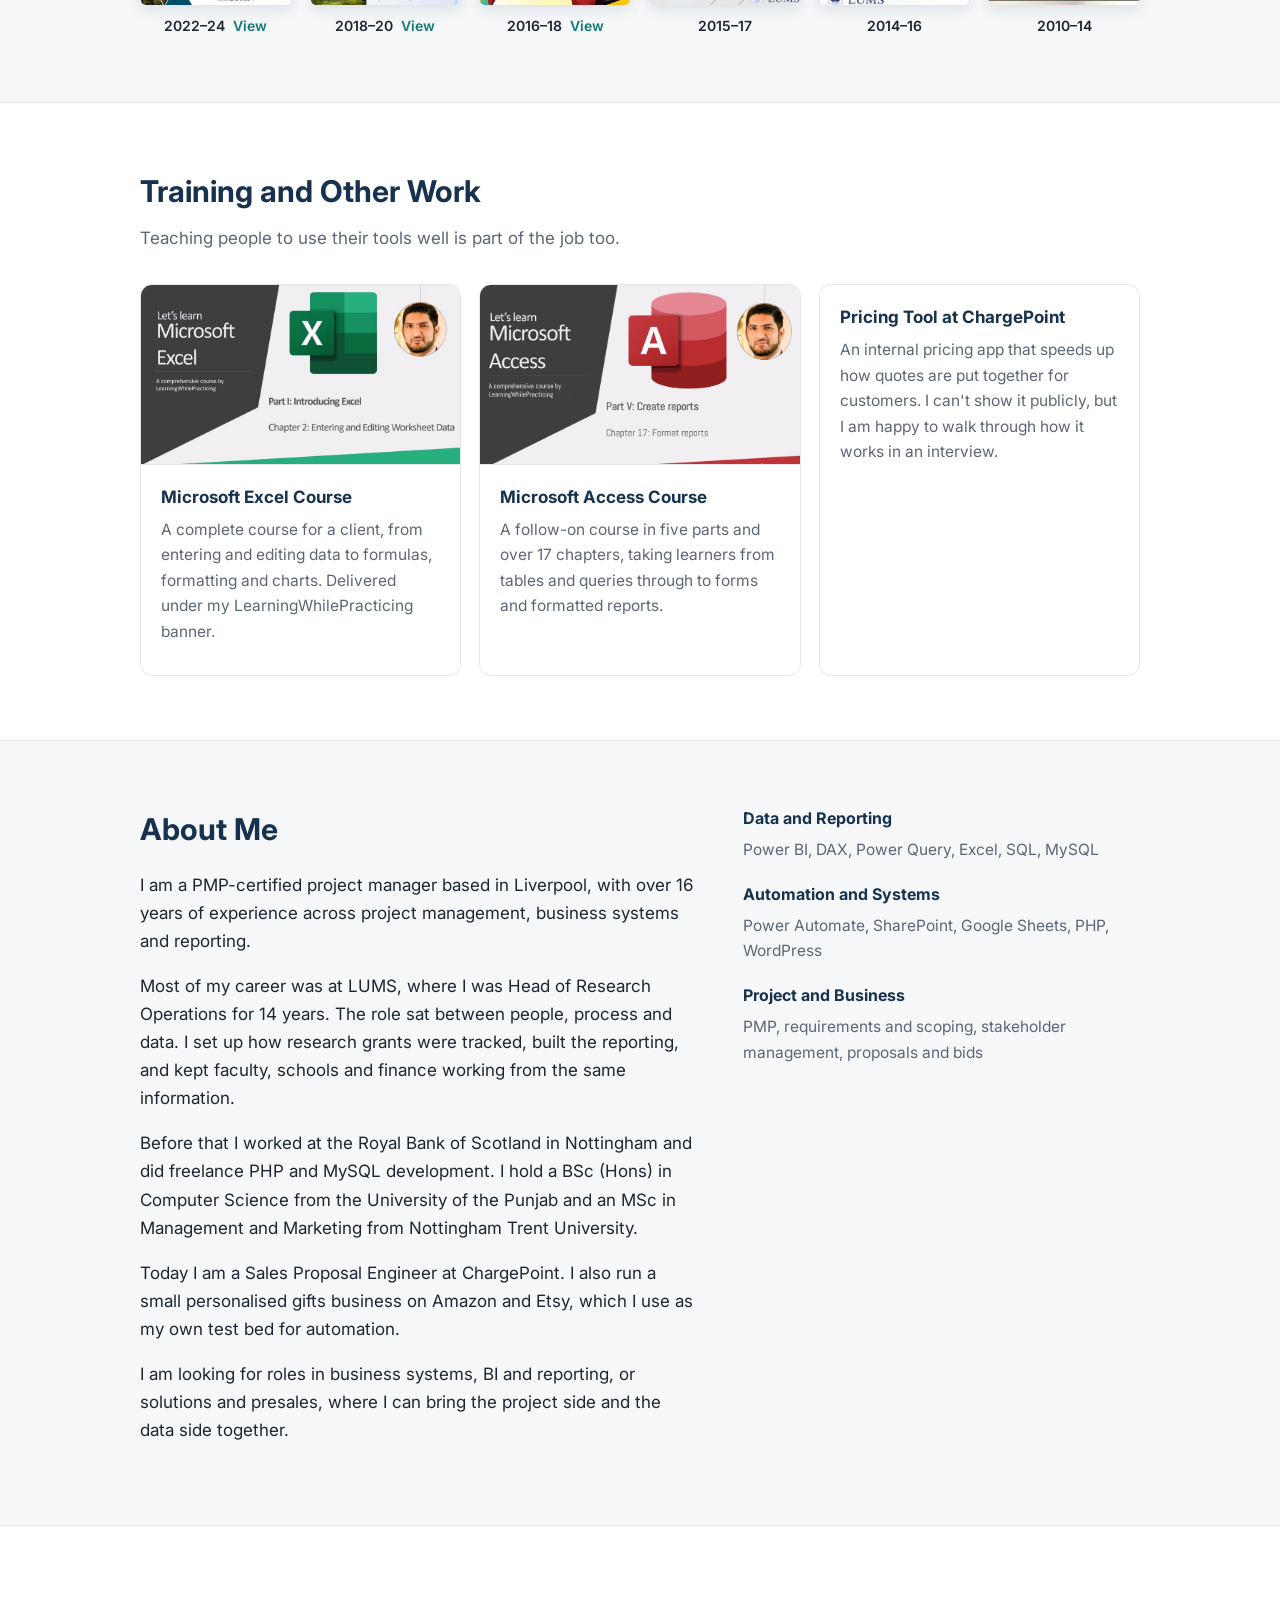
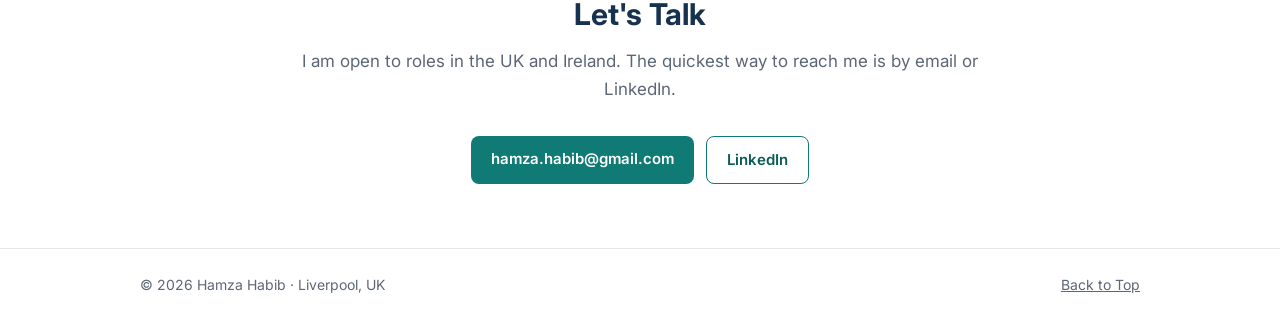
==== commit ee19d52f: "Add files via upload" ====
--- a/index.html
+++ b/index.html
@@ -51,7 +51,7 @@
 
     <div class="cards">
       <a class="card" href="power-bi-dashboards.html">
-        <div class="thumb"><img src="images/lums-research-dashboard.png" alt="LUMS research Power BI dashboard"></div>
+        <div class="thumb"><img src="lums-research-dashboard.png" alt="LUMS research Power BI dashboard"></div>
         <div class="body">
           <h3>Research Dashboards in Power BI</h3>
           <p>Six years of grants, funding and ten years of publications for a whole university, in one place. Deans and leadership can filter by school, department or year in seconds.</p>
@@ -61,7 +61,7 @@
       </a>
 
       <a class="card" href="games-grants-system.html">
-        <div class="thumb"><img src="images/games-login.png" alt="GAMES login page"></div>
+        <div class="thumb"><img src="games-login.png" alt="GAMES login page"></div>
         <div class="body">
           <h3>Grants Application, Management & Execution System (GAMES)</h3>
           <p>A web-based system for research grants administration at LUMS. It grew out of the SharePoint register I set up, and I led it from requirements to roll-out.</p>
@@ -71,7 +71,7 @@
       </a>
 
       <a class="card" href="nic-turnaround.html">
-        <div class="thumb"><img src="images/nic-card.jpg" alt="Showing visitors around NIC Lahore"></div>
+        <div class="thumb"><img src="nic-card.jpg" alt="Showing visitors around NIC Lahore"></div>
         <div class="body">
           <h3>Turning Around the National Incubation Centres</h3>
           <p>Asked by the LUMS Vice Chancellor to rescue two startup incubators in Lahore and Quetta during COVID-19. Cleared the funder backlog, got held payments released and moved mentoring online.</p>
@@ -81,7 +81,7 @@
       </a>
 
       <a class="card" href="amazon-order-automation.html">
-        <div class="thumb"><img src="images/amazon-automation-placeholder.svg" alt="Order emails flowing into a Google Sheet"></div>
+        <div class="thumb"><img src="amazon-automation-placeholder.svg" alt="Order emails flowing into a Google Sheet"></div>
         <div class="body">
           <h3>Amazon Order Automation</h3>
           <p>A Power Automate flow that reads Amazon order emails and writes every item into the Google Sheet that runs my stock control. No more copy and paste.</p>
@@ -91,7 +91,7 @@
       </a>
 
       <a class="card" href="firms-dairy-farm-system.html">
-        <div class="thumb"><img src="images/firms-placeholder.svg" alt="Dairy farm management system modules"></div>
+        <div class="thumb"><img src="firms-placeholder.svg" alt="Dairy farm management system modules"></div>
         <div class="body">
           <h3>FIRMS: Dairy Farm Management System</h3>
           <p>A PHP and MySQL web application for a dairy farm, covering cattle, milk production, feed, billing, payroll and reports. I wrote the scope and delivered the system.</p>
@@ -108,12 +108,12 @@
     <h2>Annual Research Reports</h2>
     <p class="lead">I designed the LUMS research portfolio reports from 2010 to 2024. Each one turned several years of grants, projects and publications into a clear, visual report for university leadership, donors and faculty. Click a cover to read the report.</p>
     <div class="covers">
-      <a class="cover" href="https://www.flipsnack.com/lumsflipbook/or-annual-report-2022-2024" target="_blank" rel="noopener"><img src="images/report-2022-24.jpg" alt="Research Portfolio 2022–24 cover"><span>2022–24 <em>View</em></span></a>
-      <a class="cover" href="https://or.lums.edu.pk/sites/default/files/2022-07/research_portfolio_2018-2020.pdf" target="_blank" rel="noopener"><img src="images/report-2018-20.jpg" alt="Research Portfolio 2018–20 cover"><span>2018–20 <em>View</em></span></a>
-      <a class="cover" href="https://or.lums.edu.pk/sites/default/files/2022-07/research_portfolio_2016-18.pdf" target="_blank" rel="noopener"><img src="images/report-2016-18.jpg" alt="Research Portfolio 2016–18 cover"><span>2016–18 <em>View</em></span></a>
-      <div class="cover"><img src="images/report-2015-17.jpg" alt="Research Portfolio 2015–17 cover"><span>2015–17</span></div>
-      <div class="cover"><img src="images/report-2014-16.jpg" alt="Research Portfolio 2014–16 cover"><span>2014–16</span></div>
-      <div class="cover"><img src="images/report-2010-14.jpg" alt="Research Initiatives 2010–14 cover"><span>2010–14</span></div>
+      <a class="cover" href="https://www.flipsnack.com/lumsflipbook/or-annual-report-2022-2024" target="_blank" rel="noopener"><img src="report-2022-24.jpg" alt="Research Portfolio 2022–24 cover"><span>2022–24 <em>View</em></span></a>
+      <a class="cover" href="https://or.lums.edu.pk/sites/default/files/2022-07/research_portfolio_2018-2020.pdf" target="_blank" rel="noopener"><img src="report-2018-20.jpg" alt="Research Portfolio 2018–20 cover"><span>2018–20 <em>View</em></span></a>
+      <a class="cover" href="https://or.lums.edu.pk/sites/default/files/2022-07/research_portfolio_2016-18.pdf" target="_blank" rel="noopener"><img src="report-2016-18.jpg" alt="Research Portfolio 2016–18 cover"><span>2016–18 <em>View</em></span></a>
+      <div class="cover"><img src="report-2015-17.jpg" alt="Research Portfolio 2015–17 cover"><span>2015–17</span></div>
+      <div class="cover"><img src="report-2014-16.jpg" alt="Research Portfolio 2014–16 cover"><span>2014–16</span></div>
+      <div class="cover"><img src="report-2010-14.jpg" alt="Research Initiatives 2010–14 cover"><span>2010–14</span></div>
     </div>
   </div>
 </section>
@@ -124,14 +124,14 @@
     <p class="lead">Teaching people to use their tools well is part of the job too.</p>
     <div class="small-cards">
       <div class="card">
-        <div class="thumb"><img src="images/course-excel.jpg" alt="Let's Learn Microsoft Excel course title slide"></div>
+        <div class="thumb"><img src="course-excel.jpg" alt="Let's Learn Microsoft Excel course title slide"></div>
         <div class="body">
           <h3>Microsoft Excel Course</h3>
           <p>A complete course for a client, from entering and editing data to formulas, formatting and charts. Delivered under my LearningWhilePracticing banner.</p>
         </div>
       </div>
       <div class="card">
-        <div class="thumb"><img src="images/course-access.jpg" alt="Let's Learn Microsoft Access course title slide"></div>
+        <div class="thumb"><img src="course-access.jpg" alt="Let's Learn Microsoft Access course title slide"></div>
         <div class="body">
           <h3>Microsoft Access Course</h3>
           <p>A follow-on course in five parts and over 17 chapters, taking learners from tables and queries through to forms and formatted reports.</p>
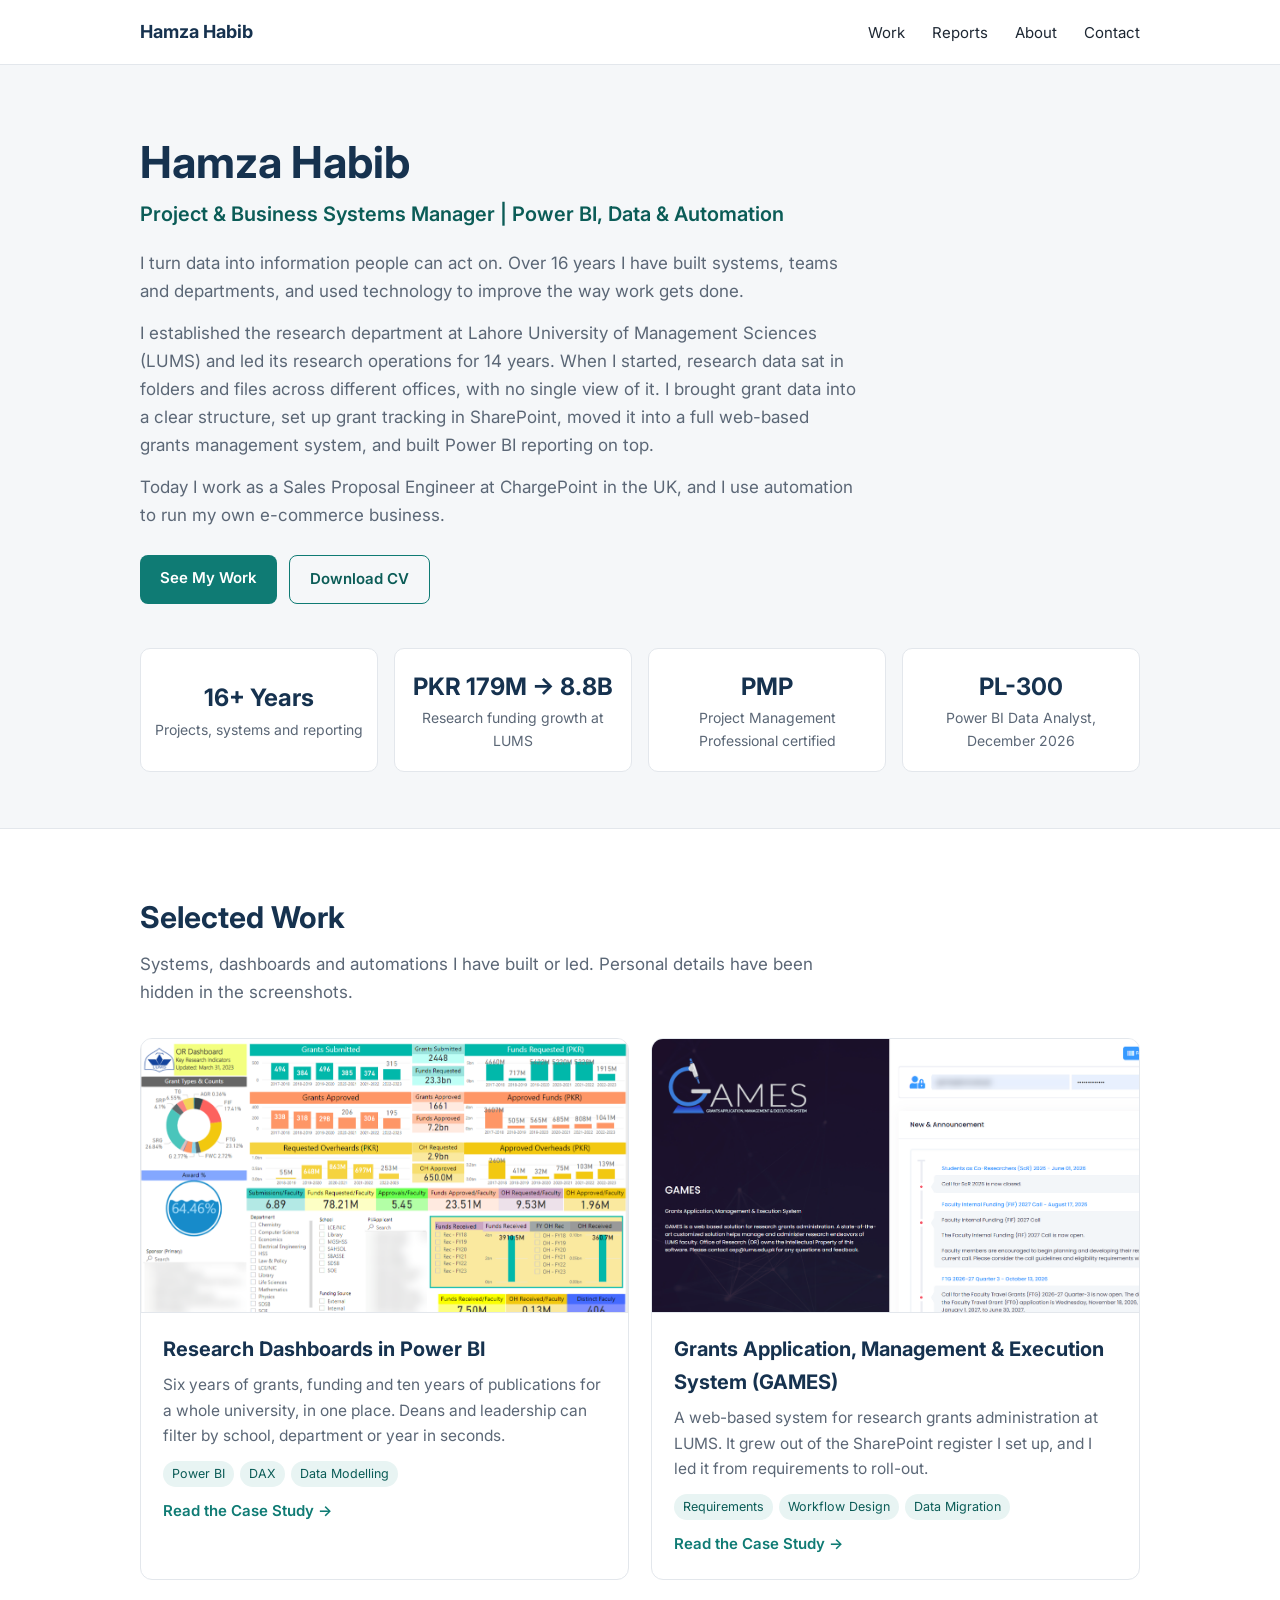
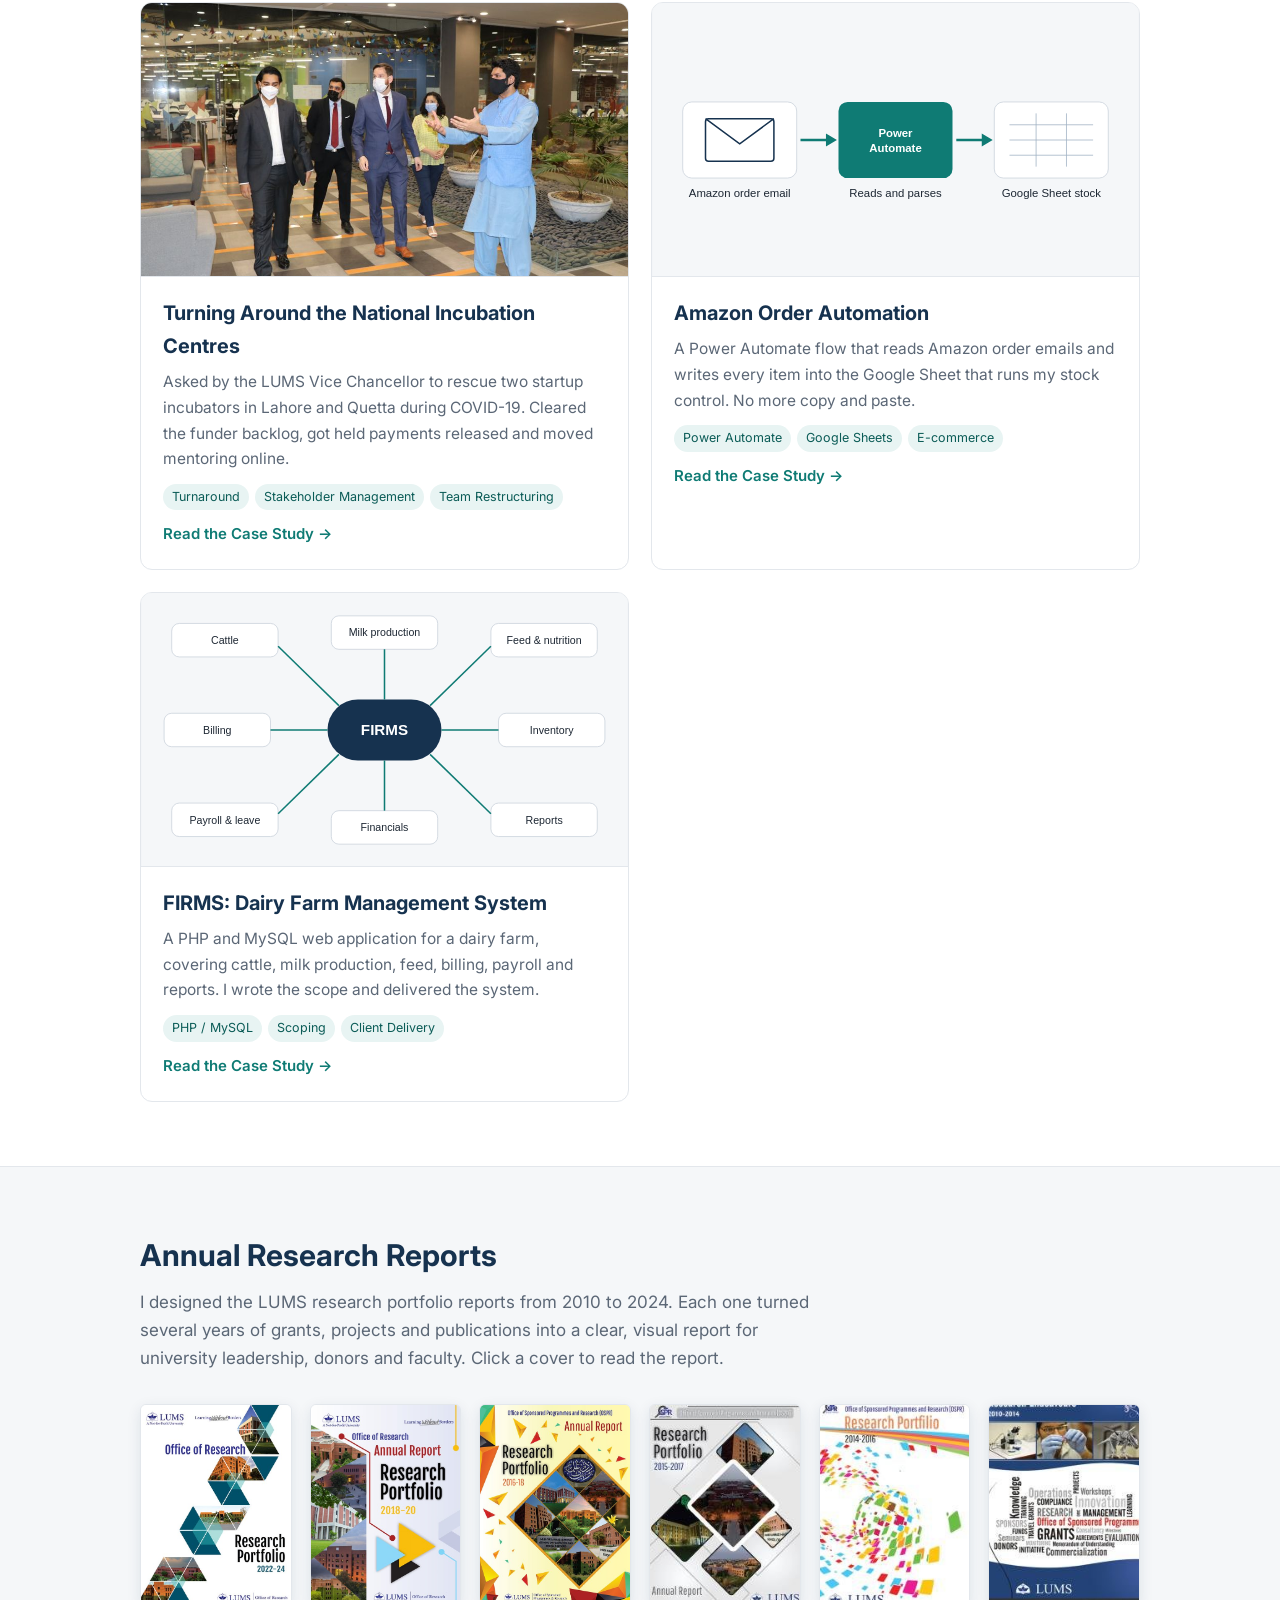
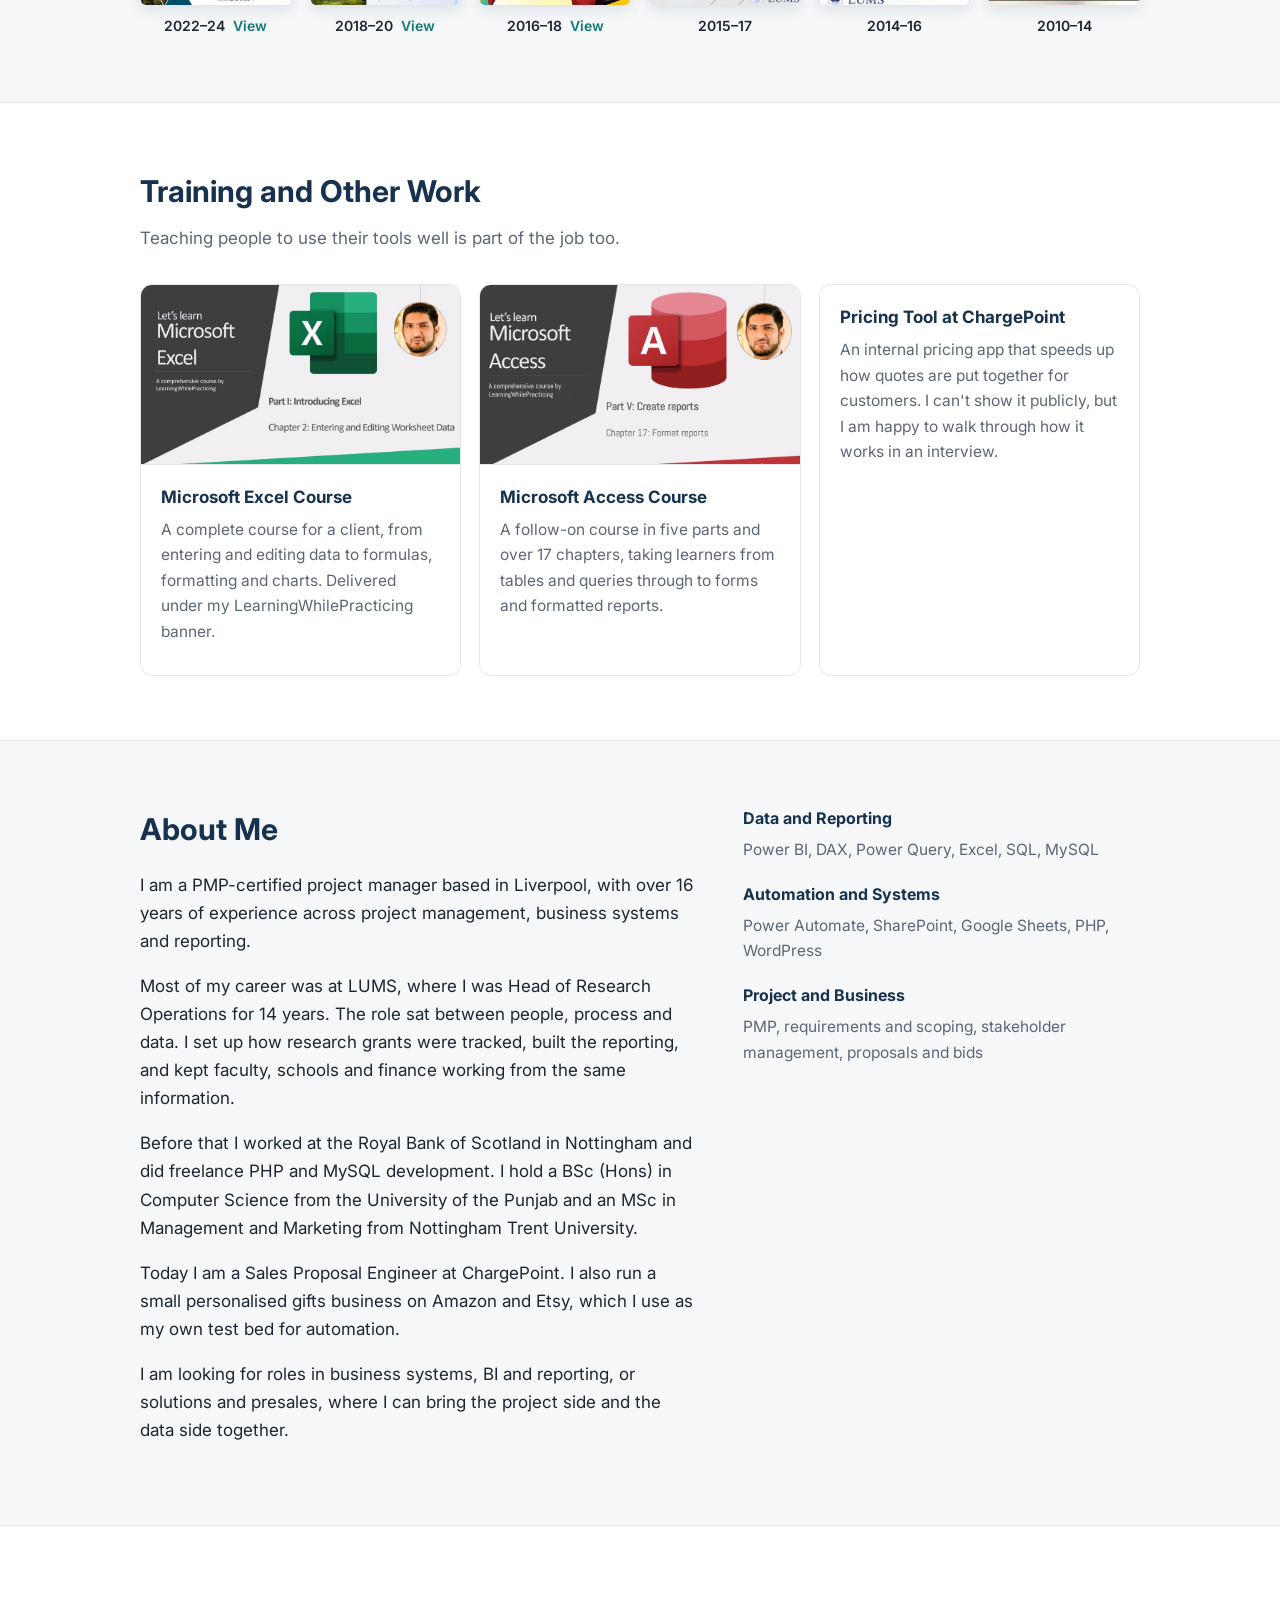
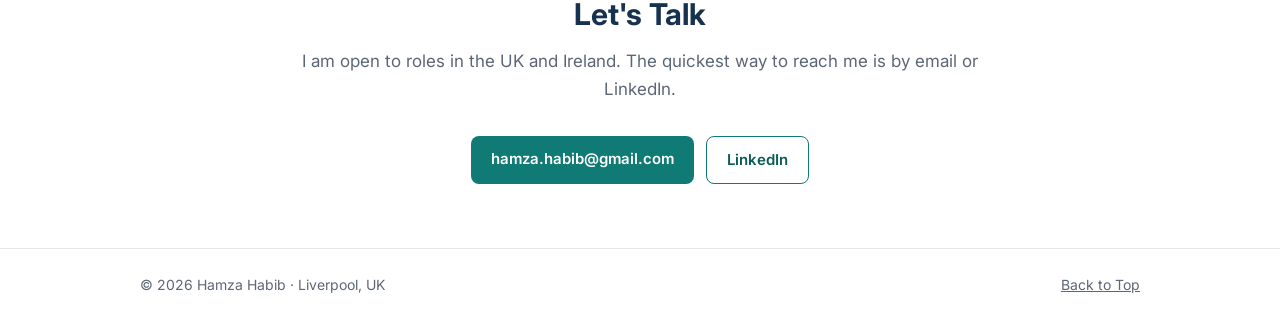
==== commit 8e22a596: "Add files via upload" ====
--- a/index.html
+++ b/index.html
@@ -27,9 +27,9 @@
   <div class="wrap">
     <h1>Hamza Habib</h1>
     <p class="role">Project & Business Systems Manager | Power BI, Data & Automation</p>
-    <p class="intro">I turn data into information people can act on. I build systems that help teams stop chasing spreadsheets and start seeing what is really going on.</p>
-    <p class="intro">I established the research department at Lahore University of Management Sciences (LUMS) and ran its research operations for 14 years. When I started, research data was hidden in folders and files, scattered across offices and kept in silos. I gave every research proposal a unique reference number, set up grant tracking in SharePoint, moved it into a full web-based system, and built Power BI reporting on top.</p>
-    <p class="intro">Today I work in proposals at ChargePoint in the UK, and I automate my own e-commerce business on the side.</p>
+    <p class="intro">I turn data into information people can act on. Over 16 years I have built systems, teams and departments, and used technology to improve the way work gets done.</p>
+    <p class="intro">I established the research department at Lahore University of Management Sciences (LUMS) and led its research operations for 14 years. When I started, research data sat in folders and files across different offices, with no single view of it. I brought grant data into a clear structure, set up grant tracking in SharePoint, moved it into a full web-based grants management system, and built Power BI reporting on top.</p>
+    <p class="intro">Today I work as a Sales Proposal Engineer at ChargePoint in the UK, and I use automation to run my own e-commerce business.</p>
     <div class="btns">
       <a class="btn" href="#work">See My Work</a>
       <a class="btn ghost" href="Hamza_Habib_CV.pdf">Download CV</a>
@@ -174,7 +174,7 @@
     <p class="lead" style="margin-left:auto;margin-right:auto">I am open to roles in the UK and Ireland. The quickest way to reach me is by email or LinkedIn.</p>
     <div class="btns">
       <a class="btn" href="mailto:hamza.habib@gmail.com">hamza.habib@gmail.com</a>
-      <a class="btn ghost" href="https://www.linkedin.com/in/YOUR-PROFILE">LinkedIn</a>
+      <a class="btn ghost" href="https://www.linkedin.com/in/hamza-habib-pmp/" target="_blank" rel="noopener">LinkedIn</a>
     </div>
   </div>
 </section>
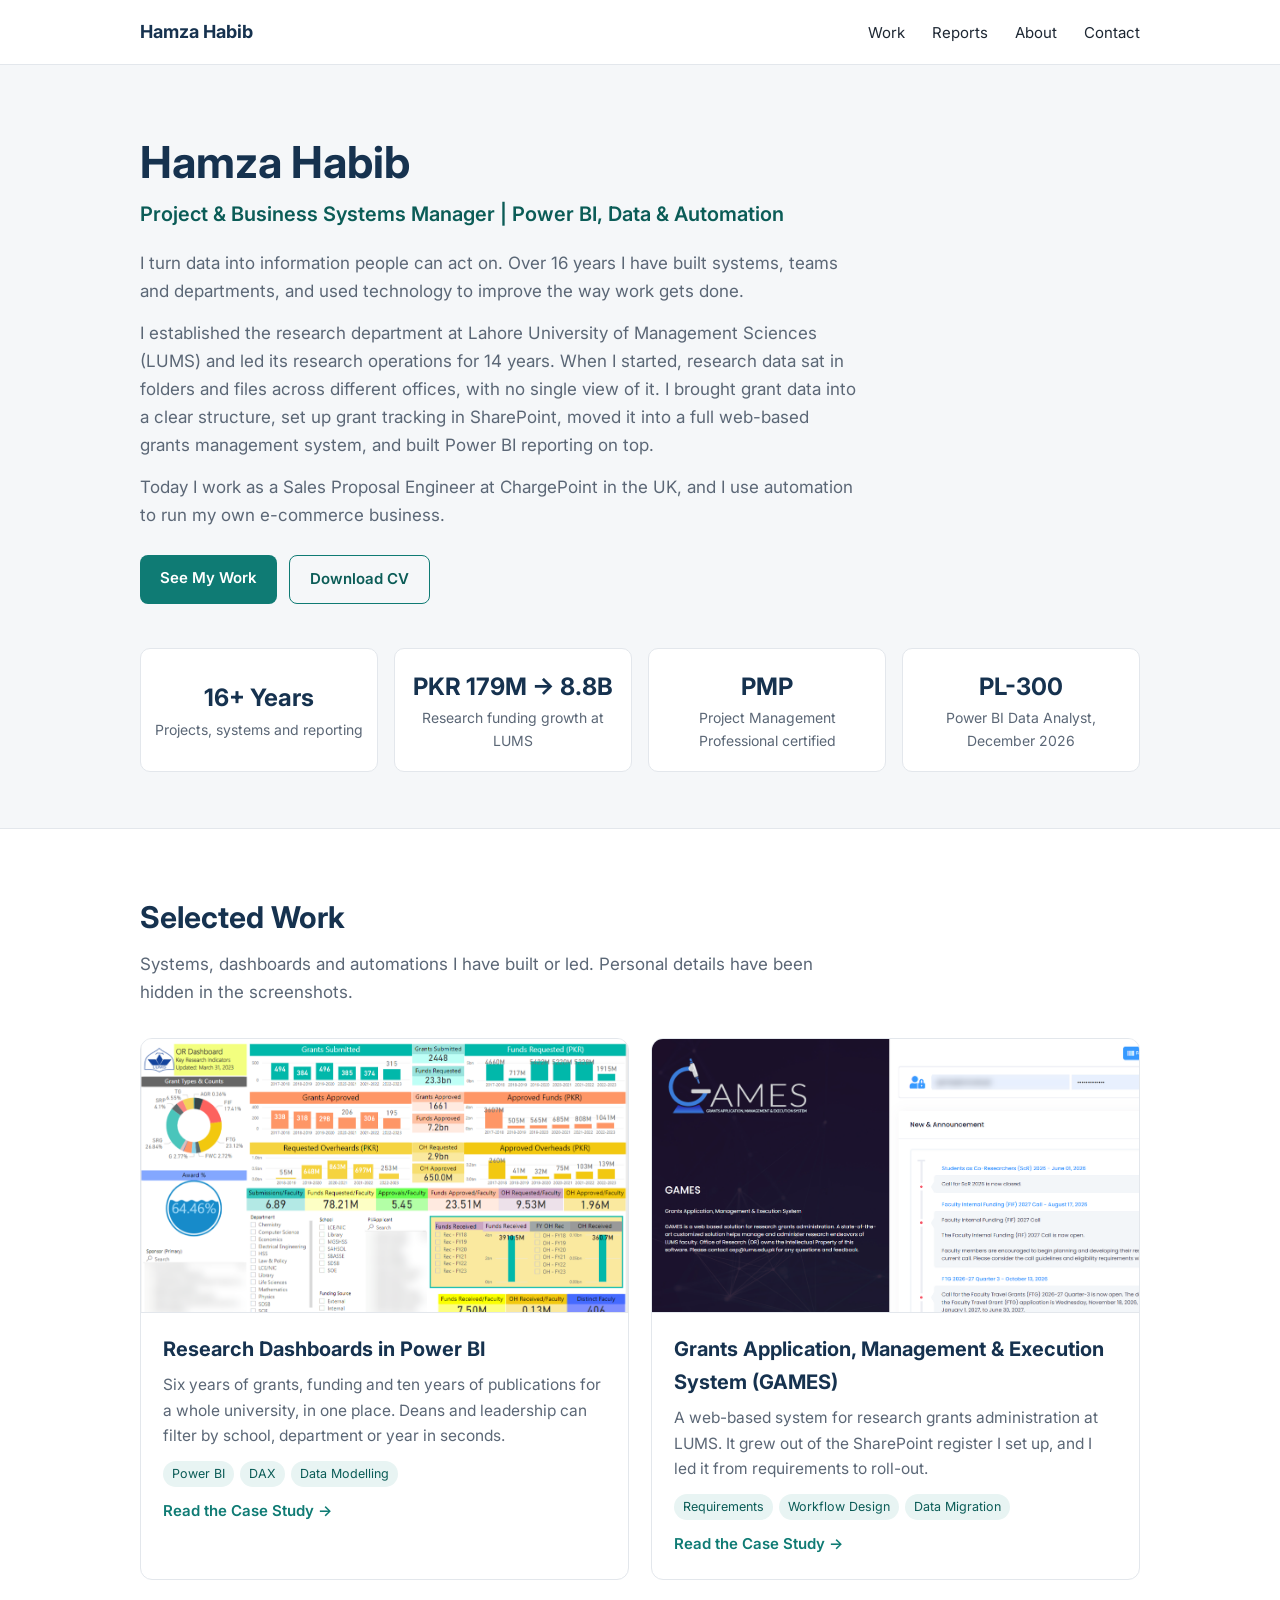
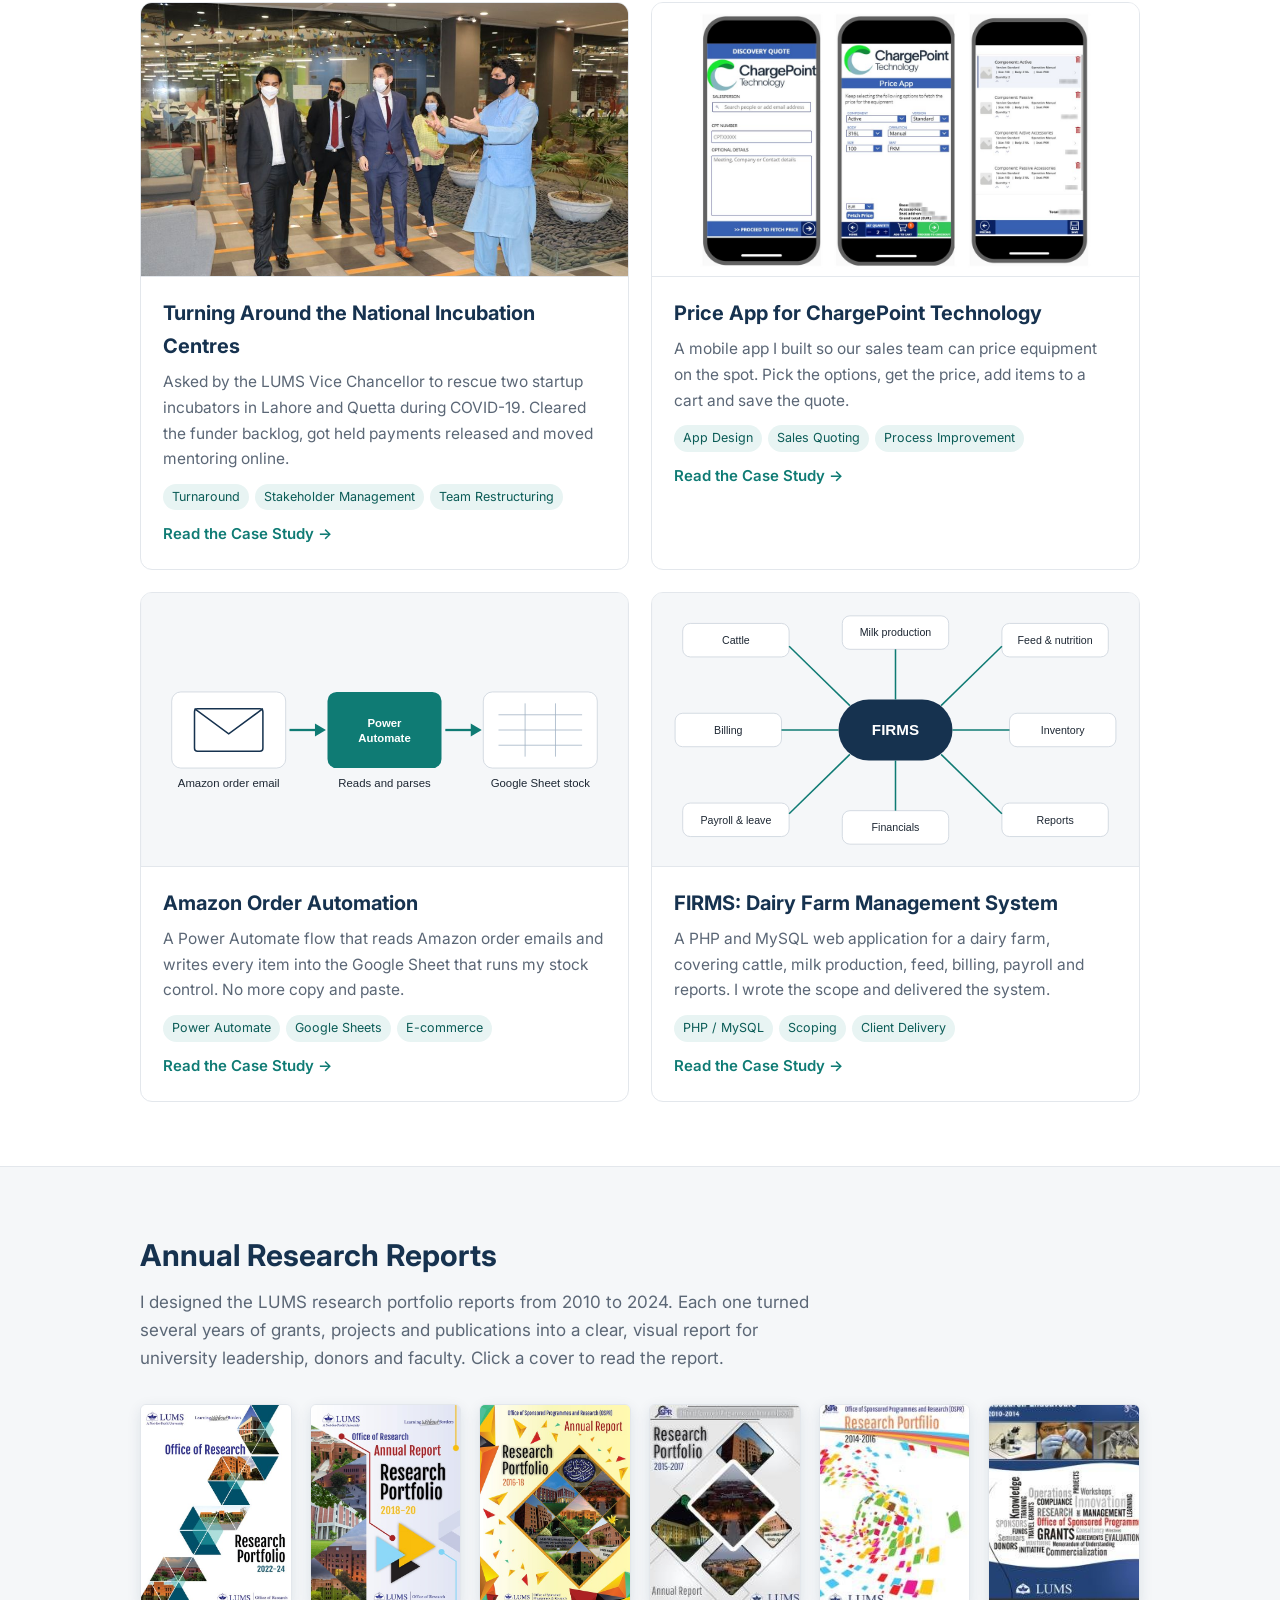
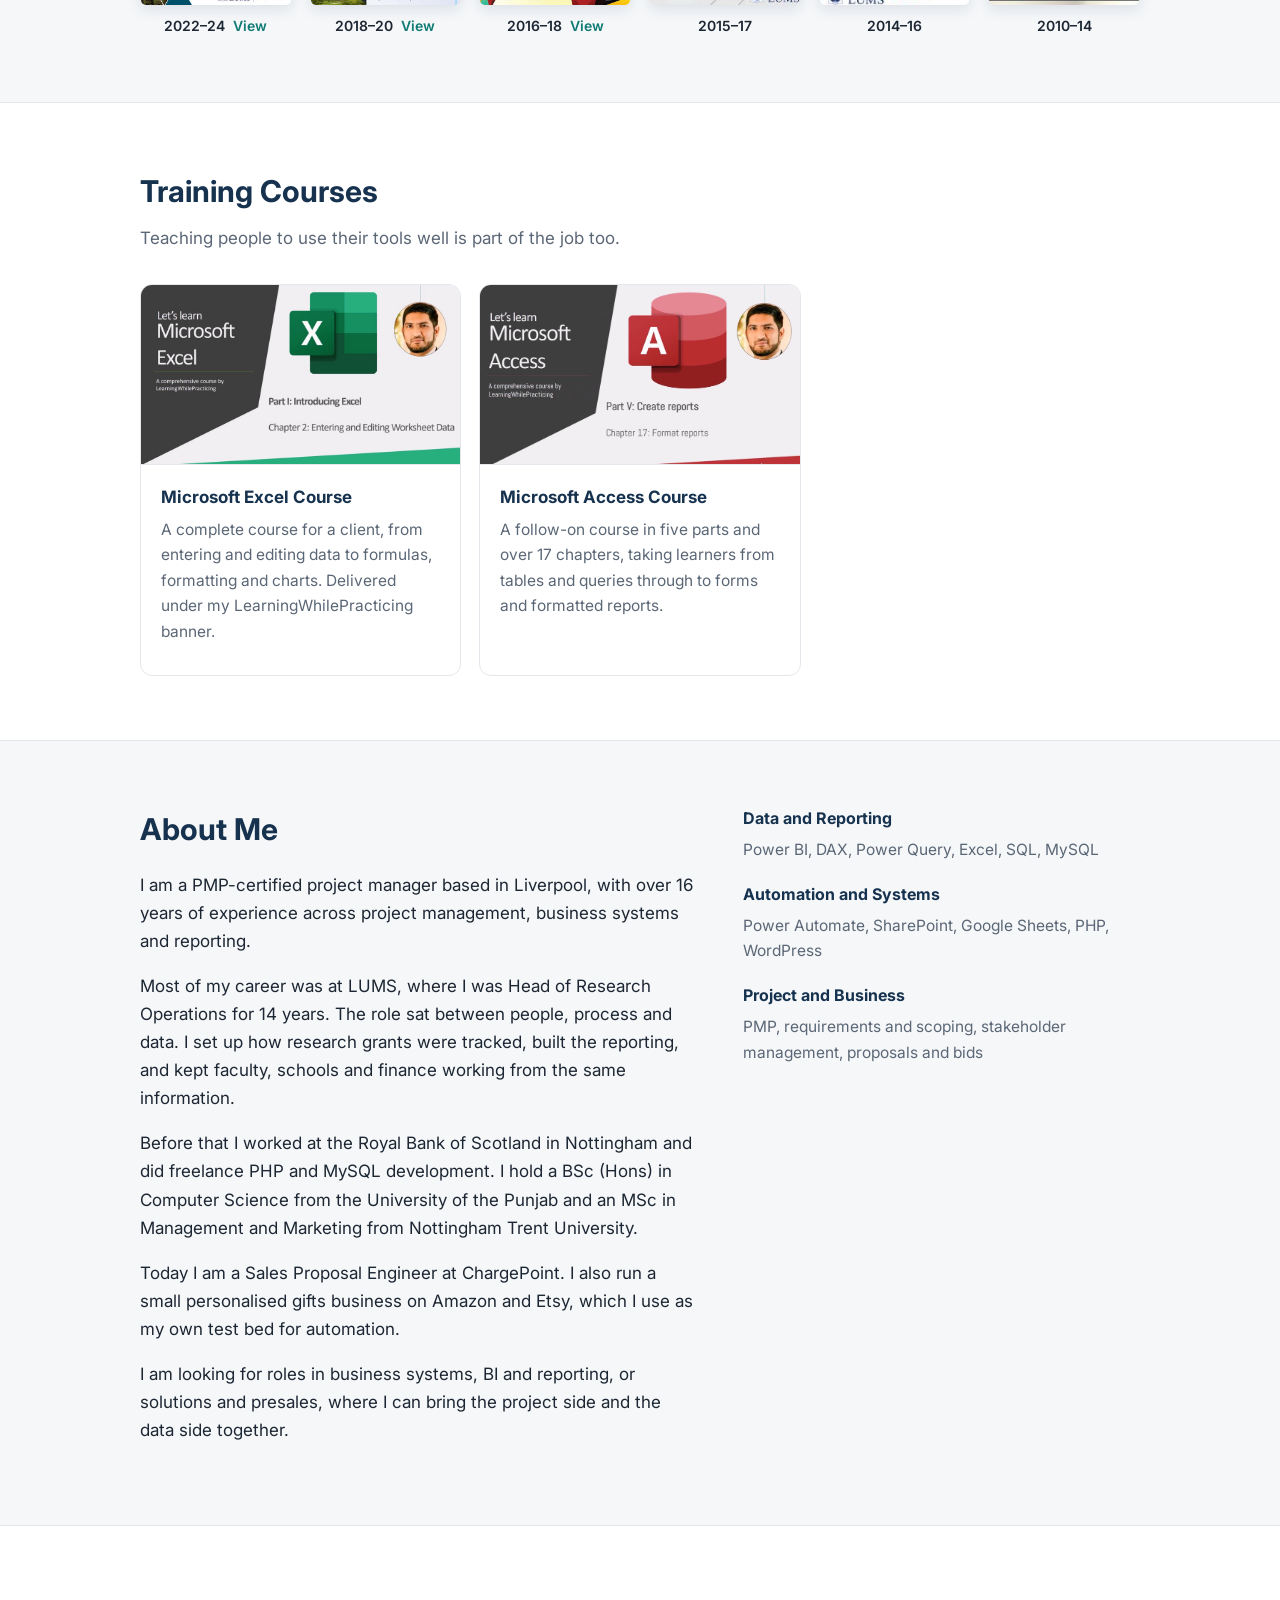
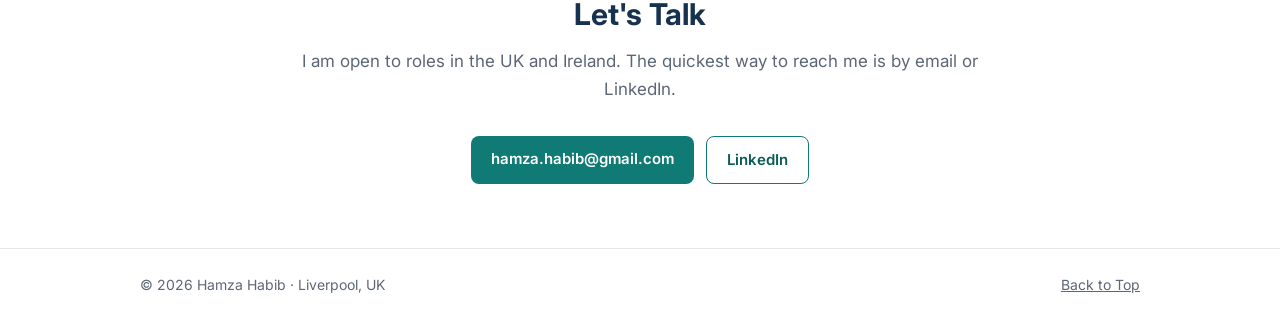
==== commit 89eb8dc7: "Add files via upload" ====
--- a/index.html
+++ b/index.html
@@ -80,6 +80,16 @@
         </div>
       </a>
 
+      <a class="card" href="chargepoint-price-app.html">
+        <div class="thumb"><img src="price-app-card.jpg" alt="Three screens of the ChargePoint Price App"></div>
+        <div class="body">
+          <h3>Price App for ChargePoint Technology</h3>
+          <p>A mobile app I built so our sales team can price equipment on the spot. Pick the options, get the price, add items to a cart and save the quote.</p>
+          <div class="tags"><span class="tag">App Design</span><span class="tag">Sales Quoting</span><span class="tag">Process Improvement</span></div>
+          <span class="more">Read the Case Study →</span>
+        </div>
+      </a>
+
       <a class="card" href="amazon-order-automation.html">
         <div class="thumb"><img src="amazon-automation-placeholder.svg" alt="Order emails flowing into a Google Sheet"></div>
         <div class="body">
@@ -120,7 +130,7 @@
 
 <section>
   <div class="wrap">
-    <h2>Training and Other Work</h2>
+    <h2>Training Courses</h2>
     <p class="lead">Teaching people to use their tools well is part of the job too.</p>
     <div class="small-cards">
       <div class="card">
@@ -135,12 +145,6 @@
         <div class="body">
           <h3>Microsoft Access Course</h3>
           <p>A follow-on course in five parts and over 17 chapters, taking learners from tables and queries through to forms and formatted reports.</p>
-        </div>
-      </div>
-      <div class="card">
-        <div class="body">
-          <h3>Pricing Tool at ChargePoint</h3>
-          <p>An internal pricing app that speeds up how quotes are put together for customers. I can't show it publicly, but I am happy to walk through how it works in an interview.</p>
         </div>
       </div>
     </div>
--- a/style.css
+++ b/style.css
@@ -164,3 +164,9 @@
 @media (max-width: 820px) { .figrow, .flow-wrap { grid-template-columns: 1fr; } .flow-wrap img { max-width: 280px; } }
 
 .case h3 { font-size: 18px; margin: 26px 0 6px; color: var(--navy); }
+
+/* Phone screenshots in a row */
+.phones { display: grid; grid-template-columns: repeat(4, 1fr); gap: 20px; margin: 28px 0 12px; }
+.phones figure { margin: 0; }
+.phones img { border: none; border-radius: 0; margin: 0 auto; }
+@media (max-width: 820px) { .phones { grid-template-columns: repeat(2, 1fr); } }
